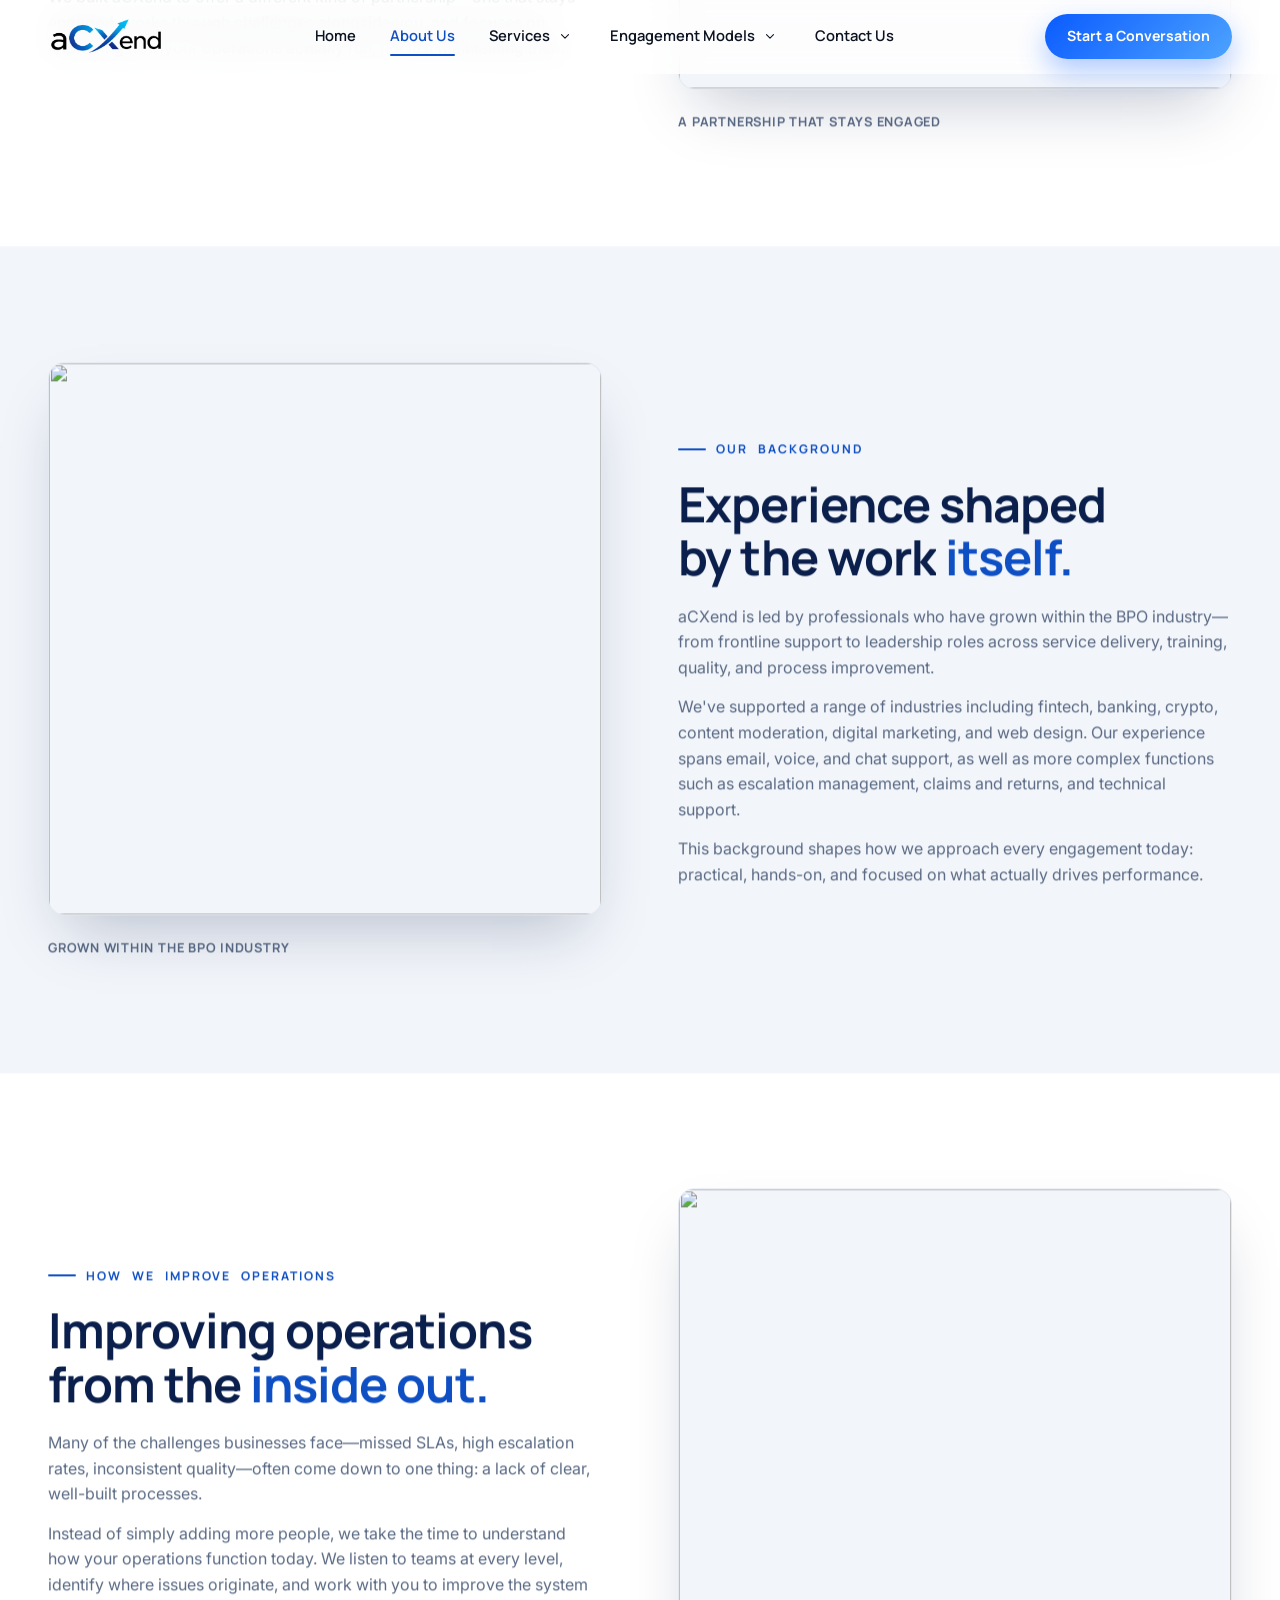
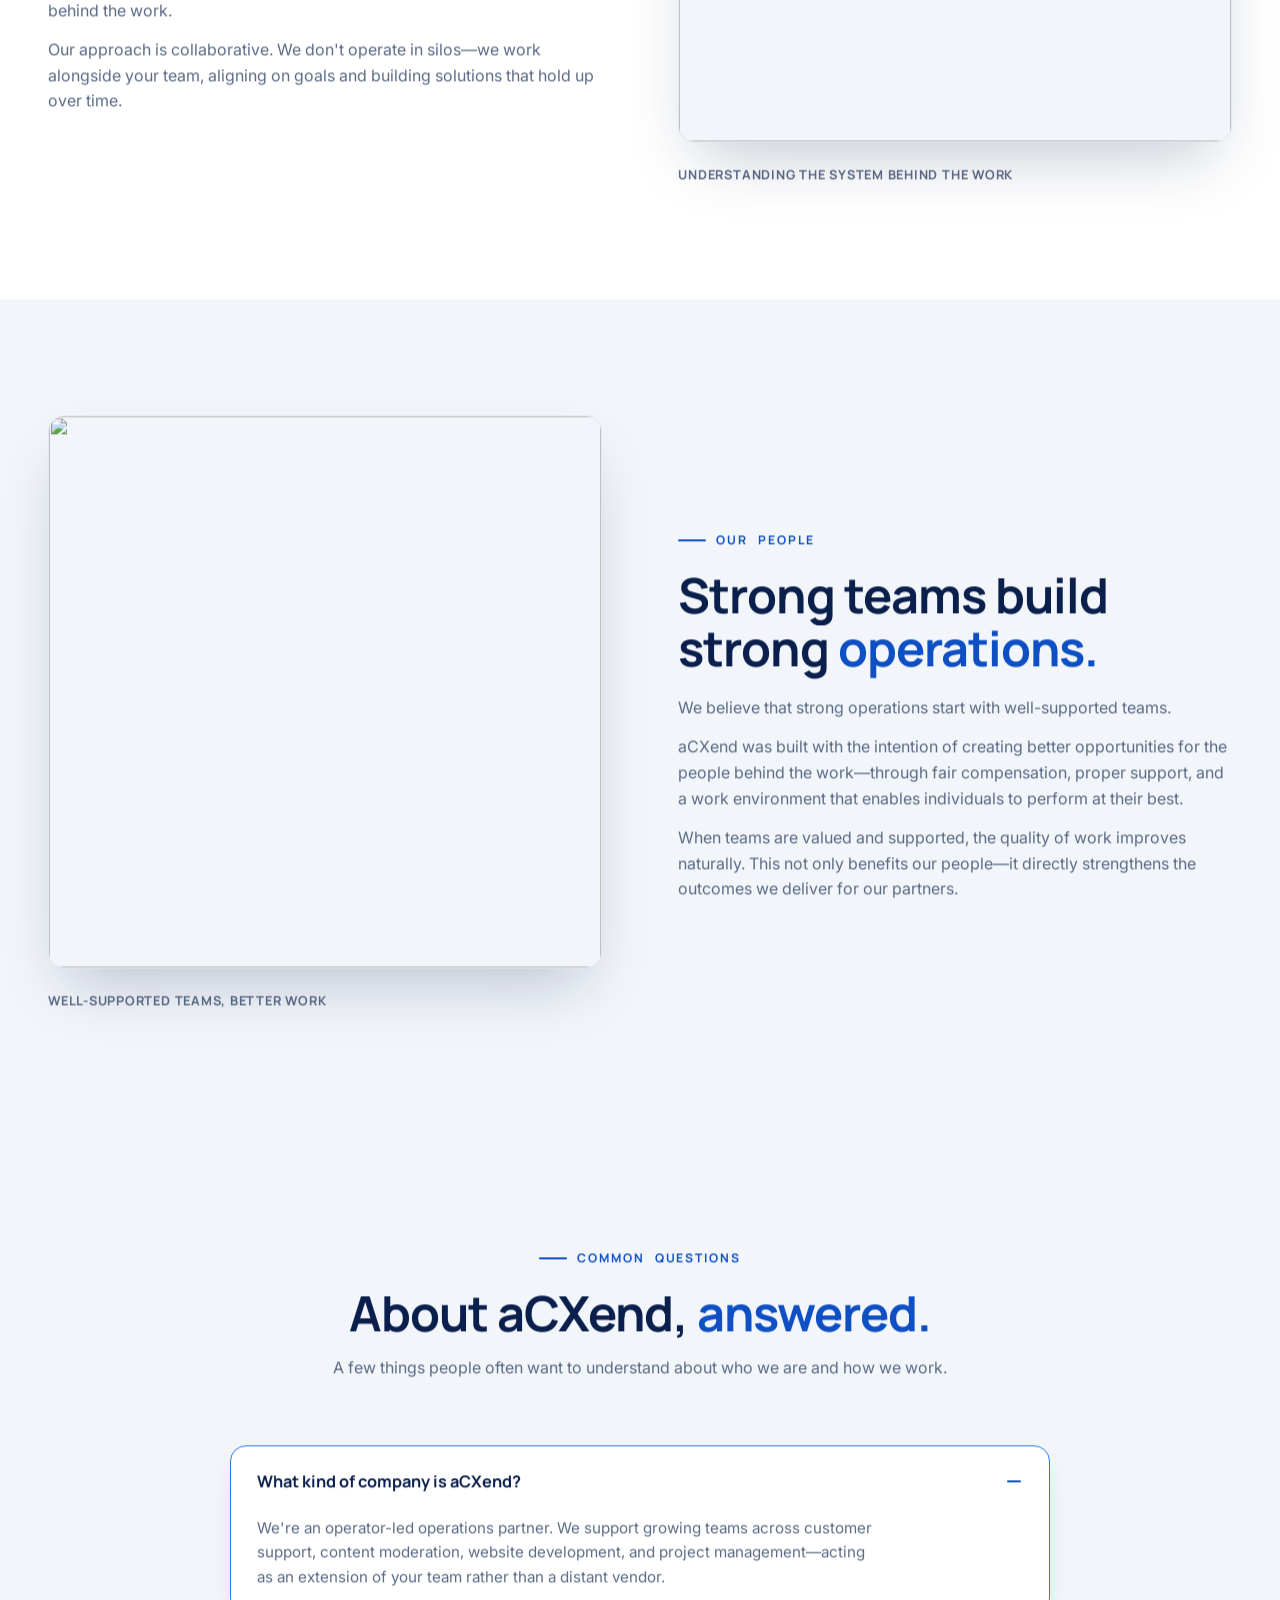
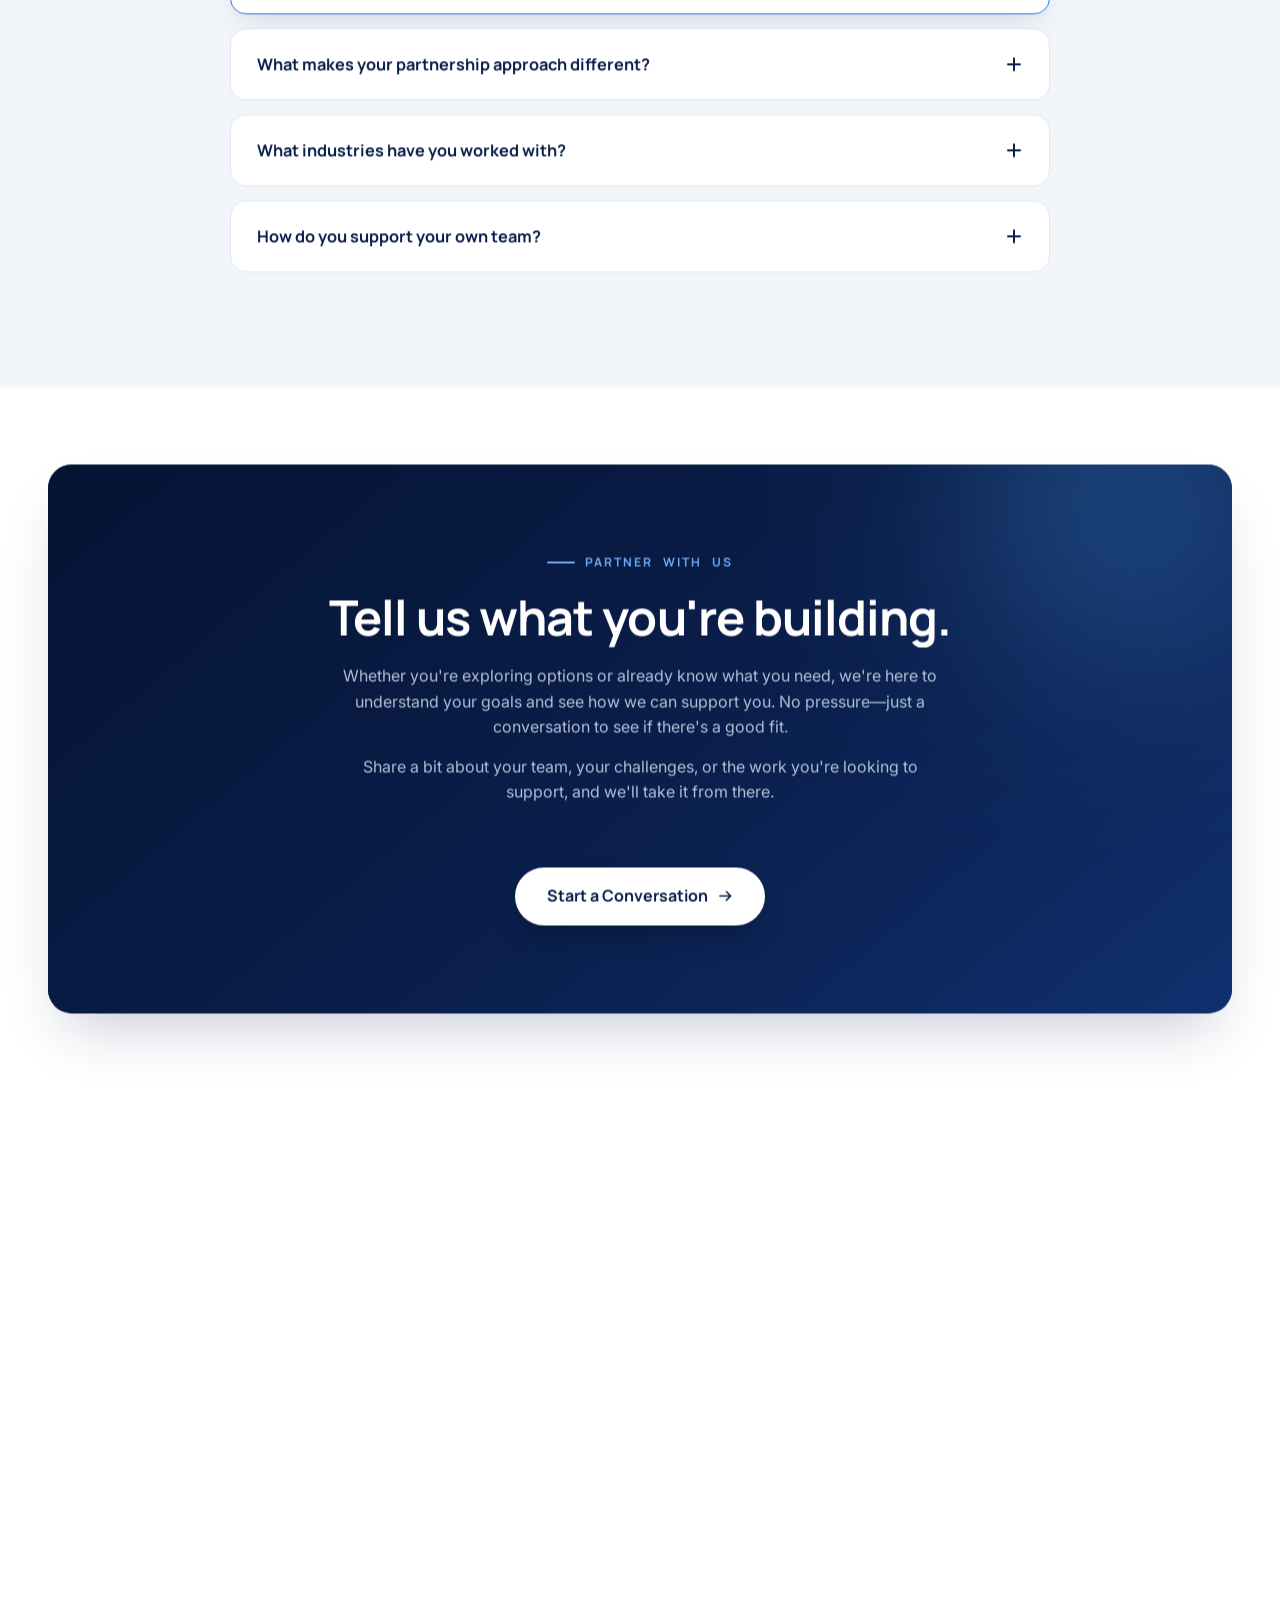
==== about.html @ 429061db "Add files via upload" ====
<!doctype html>
<html lang="en">
<head>
<meta charset="utf-8" />
<meta name="viewport" content="width=device-width, initial-scale=1" />
<title>About aCXend — Built on Partnership and Purpose</title>
<meta name="description" content="aCXend is led by BPO operators who believe partnerships should go beyond contracts. Learn about our background, our approach to improving operations, and the people behind the work." />
<meta property="og:title" content="About aCXend — Built on Partnership and Purpose" />
<meta property="og:description" content="aCXend is led by BPO operators who believe partnerships should go beyond contracts." />
<meta property="og:type" content="website" />
<meta name="twitter:card" content="summary_large_image" />
<link rel="canonical" href="about.html" />
<link rel="icon" type="image/svg+xml" href="logo.svg" />
<link rel="apple-touch-icon" href="logo.svg" />
<link rel="preconnect" href="https://fonts.googleapis.com" />
<link rel="preconnect" href="https://fonts.gstatic.com" crossorigin />
<link href="https://fonts.googleapis.com/css2?family=Manrope:wght@500;600;700;800&family=Inter:wght@400;500;600&display=swap" rel="stylesheet" />

<!-- ==========================================================================
     Stylesheet load order: tokens → base → components → animations → effects
     are shared across every page. This page needs no page-specific stylesheet
     — the cinematic page-hero, split sections, and CTA banner are all already
     defined in components.css for reuse.
     ========================================================================== -->
  <link rel="stylesheet" href="styles.css" />
</head>
<body>

<a class="skip-link" href="#main">Skip to main content</a>

<!-- ============== NAVIGATION ============== -->
<header class="nav-wrap" data-nav>
  <div class="container nav">
    <a href="index.html" class="brand" aria-label="aCXend — Home">
      <img src="logo.png" alt="aCXend" class="brand-logo"
           onerror="this.onerror=null;this.src='images/logo.svg'" />
    </a>

    <nav class="nav-menu" id="nav-menu" aria-label="Primary">
      <div class="nav-item"><a class="nav-link" href="index.html">Home</a></div>
      <div class="nav-item"><a class="nav-link active" aria-current="page" href="about.html">About Us</a></div>

      <div class="nav-item has-dropdown">
        <a class="nav-link" href="services.html">Services
          <button class="caret" type="button" aria-expanded="false" aria-label="Toggle Services submenu">
            <svg viewBox="0 0 20 20" fill="none" aria-hidden="true"><path d="M5 8l5 5 5-5" stroke="currentColor" stroke-width="1.5" stroke-linecap="round" stroke-linejoin="round"/></svg>
          </button>
        </a>
        <div class="dropdown" role="menu">
          <a role="menuitem" href="customer-support.html">Customer Support</a>
          <a role="menuitem" href="content-moderation.html">Content Moderation</a>
          <a role="menuitem" href="website-development.html">Website Development</a>
          <a role="menuitem" href="project-management.html">Project Management</a>
        </div>
      </div>

      <div class="nav-item has-dropdown">
        <a class="nav-link" href="engagement-models.html">Engagement Models
          <button class="caret" type="button" aria-expanded="false" aria-label="Toggle Engagement Models submenu">
            <svg viewBox="0 0 20 20" fill="none" aria-hidden="true"><path d="M5 8l5 5 5-5" stroke="currentColor" stroke-width="1.5" stroke-linecap="round" stroke-linejoin="round"/></svg>
          </button>
        </a>
        <div class="dropdown" role="menu">
          <a role="menuitem" href="engagement-models.html#staff-augmentation">Staff Augmentation</a>
          <a role="menuitem" href="engagement-models.html#managed-services">Managed Services</a>
          <a role="menuitem" href="engagement-models.html#hybrid-teams">Hybrid Teams</a>
        </div>
      </div>

      <div class="nav-item"><a class="nav-link" href="contact.html">Contact Us</a></div>
    </nav>

    <div class="nav-cta">
      <a href="contact.html" class="btn btn-primary btn-nav">Start a Conversation</a>
      <button class="menu-toggle" type="button" aria-expanded="false" aria-controls="nav-menu" aria-label="Open menu">
        <span></span><span></span><span></span>
      </button>
    </div>
  </div>
</header>

<div class="cursor-dot" aria-hidden="true"></div>
<div class="cursor-ring" aria-hidden="true"></div>

<div id="smooth-content">
<main id="main">

<!-- ============== PAGE HERO ============== -->
<header class="page-hero" aria-label="About aCXend introduction">
  <!-- Cinematic background video: autoplay, muted, loop, playsinline.
       Fades in once decoded (see backgroundVideoEngine() in js/main.js) so
       there's no jarring pop-in; poster shows immediately while it loads.
       TODO: replace with real footage for this page — team collaboration,
       office environment, or brainstorming, per the About Us brief.
       Export as both webm (VP9) and mp4 (H.264), ideally under ~6MB and
       1920×1080, for smooth loading on all devices. -->
  <div class="page-hero-media" aria-hidden="true">
    <video
      class="page-hero-video"
      autoplay muted loop playsinline
      preload="auto">
      <source src="about-hero.mp4" type="video/mp4" />
    </video>
  </div>

  <div class="container page-hero-inner">
    <div class="page-hero-content">
      <nav class="crumbs" aria-label="Breadcrumb">
        <a href="index.html">Home</a>
        <svg viewBox="0 0 16 16" fill="none" aria-hidden="true"><path d="M6 4l4 4-4 4" stroke="currentColor" stroke-width="1.6" stroke-linecap="round" stroke-linejoin="round"/></svg>
        <span aria-current="page">About</span>
      </nav>
      <span class="eyebrow eyebrow--light reveal split-text">About Us</span>
      <h1 class="reveal split-text">Partnerships that go beyond.</h1>
      <p class="page-hero-desc reveal split-text">We stay engaged and improve how your operations actually run — not just maintain them.</p>
      <div class="page-hero-cta reveal">
        <a href="contact.html" class="btn btn-primary btn-lg">Start a Conversation
          <svg class="arrow" viewBox="0 0 16 16" fill="none" aria-hidden="true"><path d="M2 8h11M9 3.5 13.5 8 9 12.5" stroke="currentColor" stroke-width="1.6" stroke-linecap="round" stroke-linejoin="round"/></svg>
        </a>
      </div>
    </div>
  </div>

  <!-- Curtain reveal: dim scrim scrubbed by GSAP as the next section covers
       this hero (see curtainReveal() in js/main.js) — same engine, same
       element role as .hero-dim on the Home page. -->
  <div class="page-hero-dim" aria-hidden="true"></div>
</header>

<!-- ============== 1 · ABOUT ACXEND ============== -->
<section class="section">
  <div class="container split">
    <div class="split-body reveal" data-stagger>
      <span class="eyebrow reveal split-text">About aCXend</span>
      <h2 class="reveal split-text">Partnerships that go <span class="accent">beyond.</span></h2>
      <p>aCXend was built on a simple belief: partnerships should go beyond contracts.</p>
      <p>After years of working across different industries, we saw how most relationships were defined by scope and cost. While those are important, they often limit how much impact a partner can truly make. Operational challenges don't stop at what's written on paper—and neither should the support behind them.</p>
      <p>We built aCXend to offer a different kind of partnership—one that stays engaged, works through challenges alongside you, and focuses on improving how your operations actually run, not just maintaining them.</p>
    </div>

    <figure class="split-visual reveal" aria-hidden="true">
      <div class="split-photo">
        <img
          src="https://images.unsplash.com/photo-1573497620053-ea5300f94f21?auto=format&fit=crop&w=800&q=80"
          srcset="https://images.unsplash.com/photo-1573497620053-ea5300f94f21?auto=format&fit=crop&w=600&q=80 600w,
                  https://images.unsplash.com/photo-1573497620053-ea5300f94f21?auto=format&fit=crop&w=800&q=80 800w,
                  https://images.unsplash.com/photo-1573497620053-ea5300f94f21?auto=format&fit=crop&w=1100&q=80 1100w"
          sizes="(max-width: 991px) 90vw, 560px"
          width="800" height="1000"
          alt=""
          loading="lazy"
          decoding="async" />
      </div>
      <figcaption class="panel-tag">A partnership that stays engaged</figcaption>
    </figure>
  </div>
</section>

<!-- ============== 2 · OUR BACKGROUND ============== -->
<section class="section section--cloud">
  <div class="container split split--reverse">
    <figure class="split-visual reveal" aria-hidden="true">
      <div class="split-photo">
        <img
          src="https://images.unsplash.com/photo-1521737711867-e3b97375f902?auto=format&fit=crop&w=800&q=80"
          srcset="https://images.unsplash.com/photo-1521737711867-e3b97375f902?auto=format&fit=crop&w=600&q=80 600w,
                  https://images.unsplash.com/photo-1521737711867-e3b97375f902?auto=format&fit=crop&w=800&q=80 800w,
                  https://images.unsplash.com/photo-1521737711867-e3b97375f902?auto=format&fit=crop&w=1100&q=80 1100w"
          sizes="(max-width: 991px) 90vw, 560px"
          width="800" height="1000"
          alt=""
          loading="lazy"
          decoding="async" />
      </div>
      <figcaption class="panel-tag">Grown within the BPO industry</figcaption>
    </figure>

    <div class="split-body reveal" data-stagger>
      <span class="eyebrow reveal split-text">Our background</span>
      <h2 class="reveal split-text">Experience shaped by the work <span class="accent">itself.</span></h2>
      <p>aCXend is led by professionals who have grown within the BPO industry—from frontline support to leadership roles across service delivery, training, quality, and process improvement.</p>
      <p>We've supported a range of industries including fintech, banking, crypto, content moderation, digital marketing, and web design. Our experience spans email, voice, and chat support, as well as more complex functions such as escalation management, claims and returns, and technical support.</p>
      <p>This background shapes how we approach every engagement today: practical, hands-on, and focused on what actually drives performance.</p>
    </div>
  </div>
</section>

<!-- ============== 3 · HOW WE IMPROVE OPERATIONS ============== -->
<section class="section" style="background:#FFFFFF">
  <div class="container split">
    <div class="split-body reveal" data-stagger>
      <span class="eyebrow reveal split-text">How we improve operations</span>
      <h2 class="reveal split-text">Improving operations from the <span class="accent">inside out.</span></h2>
      <p>Many of the challenges businesses face—missed SLAs, high escalation rates, inconsistent quality—often come down to one thing: a lack of clear, well-built processes.</p>
      <p>Instead of simply adding more people, we take the time to understand how your operations function today. We listen to teams at every level, identify where issues originate, and work with you to improve the system behind the work.</p>
      <p>Our approach is collaborative. We don't operate in silos—we work alongside your team, aligning on goals and building solutions that hold up over time.</p>
    </div>

    <figure class="split-visual reveal" aria-hidden="true">
      <div class="split-photo">
        <img
          src="https://images.unsplash.com/photo-1531497865144-0464ef8fb9a9?auto=format&fit=crop&w=800&q=80"
          srcset="https://images.unsplash.com/photo-1531497865144-0464ef8fb9a9?auto=format&fit=crop&w=600&q=80 600w,
                  https://images.unsplash.com/photo-1531497865144-0464ef8fb9a9?auto=format&fit=crop&w=800&q=80 800w,
                  https://images.unsplash.com/photo-1531497865144-0464ef8fb9a9?auto=format&fit=crop&w=1100&q=80 1100w"
          sizes="(max-width: 991px) 90vw, 560px"
          width="800" height="1000"
          alt=""
          loading="lazy"
          decoding="async" />
      </div>
      <figcaption class="panel-tag">Understanding the system behind the work</figcaption>
    </figure>
  </div>
</section>

<!-- ============== 4 · OUR PEOPLE ============== -->
<section class="section section--cloud">
  <div class="container split split--reverse">
    <figure class="split-visual reveal" aria-hidden="true">
      <div class="split-photo">
        <img
          src="https://images.unsplash.com/photo-1543269865-cbf427effbad?auto=format&fit=crop&w=800&q=80"
          srcset="https://images.unsplash.com/photo-1543269865-cbf427effbad?auto=format&fit=crop&w=600&q=80 600w,
                  https://images.unsplash.com/photo-1543269865-cbf427effbad?auto=format&fit=crop&w=800&q=80 800w,
                  https://images.unsplash.com/photo-1543269865-cbf427effbad?auto=format&fit=crop&w=1100&q=80 1100w"
          sizes="(max-width: 991px) 90vw, 560px"
          width="800" height="1000"
          alt=""
          loading="lazy"
          decoding="async" />
      </div>
      <figcaption class="panel-tag">Well-supported teams, better work</figcaption>
    </figure>

    <div class="split-body reveal" data-stagger>
      <span class="eyebrow reveal split-text">Our people</span>
      <h2 class="reveal split-text">Strong teams build strong <span class="accent">operations.</span></h2>
      <p>We believe that strong operations start with well-supported teams.</p>
      <p>aCXend was built with the intention of creating better opportunities for the people behind the work—through fair compensation, proper support, and a work environment that enables individuals to perform at their best.</p>
      <p>When teams are valued and supported, the quality of work improves naturally. This not only benefits our people—it directly strengthens the outcomes we deliver for our partners.</p>
    </div>
  </div>
</section>

<!-- ============== FAQ (page-specific) ============== -->
<section class="section section--cloud">
  <div class="container">
    <div class="section-head section-head--center reveal" data-stagger>
      <div>
        <span class="eyebrow reveal split-text">Common Questions</span>
        <h2 class="reveal split-text">About aCXend, <span class="accent">answered.</span></h2>
      </div>
      <p>A few things people often want to understand about who we are and how we work.</p>
    </div>
    <div class="faq-list faq-list--solo reveal" data-stagger>
      <details class="faq-item reveal" name="faq" open>
        <summary><span>What kind of company is aCXend?</span><span class="faq-icon" aria-hidden="true"></span></summary>
        <div class="faq-body"><p>We're an operator-led operations partner. We support growing teams across customer support, content moderation, website development, and project management—acting as an extension of your team rather than a distant vendor.</p></div>
      </details>
      <details class="faq-item reveal" name="faq">
        <summary><span>What makes your partnership approach different?</span><span class="faq-icon" aria-hidden="true"></span></summary>
        <div class="faq-body"><p>We stay engaged with the actual work. Instead of simply adding headcount, we take time to understand how your operations run and improve the system behind them, so quality holds up as you grow.</p></div>
      </details>
      <details class="faq-item reveal" name="faq">
        <summary><span>What industries have you worked with?</span><span class="faq-icon" aria-hidden="true"></span></summary>
        <div class="faq-body"><p>Our team has supported fintech, banking, crypto, content moderation, digital marketing, and web design—across email, voice, and chat, as well as complex functions like escalation management, claims and returns, and technical support.</p></div>
      </details>
      <details class="faq-item reveal" name="faq">
        <summary><span>How do you support your own team?</span><span class="faq-icon" aria-hidden="true"></span></summary>
        <div class="faq-body"><p>We built aCXend to create better opportunities for the people behind the work—through fair compensation, proper support, and an environment that lets people perform at their best. Well-supported teams deliver better outcomes for our partners.</p></div>
      </details>
    </div>
  </div>
</section>

<!-- ============== 5 · CTA ============== -->
<section class="section section--tight">
  <div class="container">
    <div class="cta-banner reveal" data-stagger>

      <!-- Cinematic background video: autoplay, muted, loop, playsinline.
           Fades in once decoded (see ctaBackgroundVideo() in js/main.js) so
           there's no jarring pop-in; a dark gradient overlay keeps text
           readable while the footage stays visible underneath. Falls back
           to the existing navy gradient if video can't load or is
           unsupported. Same reusable component as the Home page CTA. -->
      <div class="cta-video-wrap" aria-hidden="true">
        <video
          class="cta-video"
          autoplay muted loop playsinline
          preload="auto">
          <source src="reeded.mp4" type="video/mp4" />
        </video>
      </div>
      <div class="cta-video-overlay" aria-hidden="true"></div>
      <div class="cta-glow" aria-hidden="true"></div>

      <div class="cta-content">
        <span class="eyebrow eyebrow--sky reveal split-text">Partner with us</span>
        <h2 class="reveal split-text">Tell us what you're building.</h2>
        <p>Whether you're exploring options or already know what you need, we're here to understand your goals and see how we can support you. No pressure—just a conversation to see if there's a good fit.</p>
        <p>Share a bit about your team, your challenges, or the work you're looking to support, and we'll take it from there.</p>
        <div class="cta-actions">
          <a href="contact.html" class="btn btn-light btn-lg">Start a Conversation
            <svg class="arrow" viewBox="0 0 16 16" fill="none" aria-hidden="true"><path d="M2 8h11M9 3.5 13.5 8 9 12.5" stroke="currentColor" stroke-width="1.6" stroke-linecap="round" stroke-linejoin="round"/></svg>
          </a>
        </div>
      </div>
    </div>
  </div>
</section>

</main>
</div><!-- /#smooth-content -->

<!-- ============== FOOTER (curtain reveal) ============== -->
<footer class="footer footer-curtain" id="site-footer">
  <div class="container footer-inner">

    <div class="footer-top">
      <div class="footer-brand">
        <a class="footer-logo" href="index.html" aria-label="aCXend — Home">
          <img src="logo-white2.png" alt="aCXend" width="79" height="54"
               onerror="this.outerHTML='&lt;span class=&quot;brand-word brand-word--light&quot;&gt;a&lt;b&gt;CX&lt;/b&gt;end&lt;/span&gt;'" />
        </a>
        <address class="footer-address">
          <a href="https://maps.app.goo.gl/VBjbcP57tKT8KL2XA" target="_blank" rel="noopener noreferrer">Marigold Street, Cagayan de Oro City, Philippines</a>
          <a href="mailto:sales@acxend.com">sales@acxend.com</a>
        </address>
      </div>

      <nav class="footer-nav" aria-label="Footer">
        <div class="footer-cols">
          <ul class="footer-col-primary">
            <li><a href="index.html">Home</a></li>
            <li><a href="about.html">About Us</a></li>
            <li><a href="services.html">Services</a></li>
            <li><a href="engagement-models.html">Engagement Models</a></li>
            <li><a href="contact.html">Contact Us</a></li>
          </ul>
          <ul class="footer-col-services">
            <li><h4>Services</h4></li>
            <li><a href="customer-support.html">Customer Support</a></li>
            <li><a href="content-moderation.html">Content Moderation</a></li>
            <li><a href="website-development.html">Website Development</a></li>
            <li><a href="project-management.html">Project Management</a></li>
          </ul>
          <ul class="footer-col-engagement">
            <li><h4>Engagement Models</h4></li>
            <li><a href="engagement-models.html#staff-augmentation">Staff Augmentation</a></li>
            <li><a href="engagement-models.html#managed-services">Managed Services</a></li>
            <li><a href="engagement-models.html#hybrid-teams">Hybrid Teams</a></li>
          </ul>
        </div>
      </nav>
    </div>

    <div class="footer-bar">
      <span class="footer-follow-label">Follow Us</span>
      <ul class="footer-social" aria-label="Social media">
        <li><a href="#" aria-label="Facebook">
          <svg viewBox="0 0 24 24" aria-hidden="true"><path d="M13.5 21v-8.2h2.8l.4-3.2h-3.2V7.5c0-.9.3-1.6 1.6-1.6h1.7V3.1c-.3 0-1.3-.1-2.5-.1-2.5 0-4.2 1.5-4.2 4.3v2.3H7.3v3.2h2.8V21h3.4z"/></svg>
        </a></li>
        <li><a href="#" aria-label="X (Twitter)">
          <svg viewBox="0 0 24 24" aria-hidden="true"><path d="M17.8 3h3l-6.6 7.6L22 21h-6.1l-4.8-6.2L5.6 21h-3l7.1-8.1L2.3 3h6.3l4.3 5.7L17.8 3zm-1.1 16.2h1.7L7.7 4.7H5.9l10.8 14.5z"/></svg>
        </a></li>
        <li><a href="#" aria-label="Instagram">
          <svg viewBox="0 0 24 24" aria-hidden="true"><path d="M12 8.8A3.2 3.2 0 1 0 12 15.2 3.2 3.2 0 0 0 12 8.8zm0-1.8a5 5 0 1 1 0 10 5 5 0 0 1 0-10zm6.5-.2a1.2 1.2 0 1 1-2.4 0 1.2 1.2 0 0 1 2.4 0zM12 4.7c-2.4 0-2.7 0-3.6.1-.9 0-1.4.2-1.7.3-.4.2-.7.4-1 .7-.3.3-.5.6-.7 1-.1.3-.3.8-.3 1.7-.1.9-.1 1.2-.1 3.5s0 2.6.1 3.5c0 .9.2 1.4.3 1.7.2.4.4.7.7 1 .3.3.6.5 1 .7.3.1.8.3 1.7.3.9.1 1.2.1 3.6.1s2.7 0 3.6-.1c.9 0 1.4-.2 1.7-.3.4-.2.7-.4 1-.7.3-.3.5-.6.7-1 .1-.3.3-.8.3-1.7.1-.9.1-1.2.1-3.5s0-2.6-.1-3.5c0-.9-.2-1.4-.3-1.7-.2-.4-.4-.7-.7-1-.3-.3-.6-.5-1-.7-.3-.1-.8-.3-1.7-.3-.9-.1-1.2-.1-3.6-.1zM12 3c2.4 0 2.7 0 3.7.1 1 0 1.6.2 2.2.4.6.2 1.1.6 1.6 1.1.5.5.8 1 1.1 1.6.2.6.4 1.2.4 2.2.1 1 .1 1.3.1 3.6s0 2.6-.1 3.6c0 1-.2 1.6-.4 2.2-.2.6-.6 1.1-1.1 1.6-.5.5-1 .8-1.6 1.1-.6.2-1.2.4-2.2.4-1 .1-1.3.1-3.7.1s-2.7 0-3.7-.1c-1 0-1.6-.2-2.2-.4-.6-.2-1.1-.6-1.6-1.1-.5-.5-.8-1-1.1-1.6-.2-.6-.4-1.2-.4-2.2C3 14.6 3 14.3 3 12s0-2.6.1-3.6c0-1 .2-1.6.4-2.2.2-.6.6-1.1 1.1-1.6.5-.5 1-.8 1.6-1.1.6-.2 1.2-.4 2.2-.4C9.3 3 9.6 3 12 3z"/></svg>
        </a></li>
      </ul>
      <p class="footer-hours">24/7 Operations &middot; 365 Days a Year &middot; Always Ready to Assist</p>
    </div>

    <div class="footer-legal">
      <span>&copy; 2026 aCXend. All rights reserved.</span>
      <ul>
        <li><a href="privacy-policy.html">Privacy Policy</a></li>
        <li><a href="terms-and-conditions.html">Terms and Conditions</a></li>
        <li><a href="end-user-license-agreement.html">End-User License Agreement</a></li>
        <li><a href="copyrights.html">Copyrights</a></li>
      </ul>
    </div>

  </div>
</footer>
<div id="smooth-spacer"></div>

<!-- ==========================================================================
     GSAP + ScrollTrigger are required on every page now — the reverse
     curtain-reveal transition (in js/main.js) needs them here too, not
     just on the Home page.
     ========================================================================== -->
<script src="https://cdnjs.cloudflare.com/ajax/libs/gsap/3.12.5/gsap.min.js"></script>
<script src="https://cdnjs.cloudflare.com/ajax/libs/gsap/3.12.5/ScrollTrigger.min.js"></script>
<script src="script.js"></script>
</body>
</html>
---- styles.css ----
/* ===================== tokens.css ===================== */
/* ==========================================================================
   aCXend — Design tokens
   Brand: Royal Blue #0E4FC4 · Deep Navy #0A1F4C
   Single source of truth for color, spacing, radius, motion, depth, z-index.
   Load this file first on every page.
   ========================================================================== */

:root {
  /* Brand */
  --navy:        #0A1F4C;
  --navy-deep:   #061434;
  --ink:         #0B1220;
  --royal:       #0E4FC4;
  --royal-hover: #0B40A3;
  --azure:       #2F7BE0;
  --sky:         #6FA8F2;
  --cta-1:       #0A5BFF;
  --cta-2:       #4DA3FF;

  /* Neutrals */
  --white: #FFFFFF;
  --cloud: #F2F5FA;
  --slate: #5B6B85;
  --line:  #E3E8F1;

  /* Layout */
  --container: 1240px;
  --gutter: 28px;
  --radius: 16px;
  --radius-sm: 10px;
  --radius-pill: 999px;

  /* Motion */
  --ease: cubic-bezier(.2,.7,.2,1);
  --ease-lux: cubic-bezier(.16,1,.3,1);
  --dur: .3s;

  /* Depth */
  --shadow-sm: 0 1px 2px rgba(10,31,76,.06);
  --shadow-md: 0 12px 30px -12px rgba(10,31,76,.18);
  --shadow-lg: 0 30px 60px -20px rgba(10,31,76,.25);
  --shadow-cta: 0 12px 28px rgba(10,91,255,.32);

  /* Z-scale */
  --z-nav: 100;
  --z-skip: 1000;
}


/* Responsive token overrides */
@media (max-width: 640px) {
  :root { --gutter: 20px; }
}

/* ===================== base.css ===================== */
/* ==========================================================================
   aCXend — Base
   Reset, base element styles, layout primitives (container/section/eyebrow),
   and the button system. Depends on tokens.css. Load on every page.
   ========================================================================== */

/* ---------- 2. Base ---------- */
*, *::before, *::after { box-sizing: border-box; margin: 0; padding: 0; }
html { scroll-behavior: smooth; -webkit-text-size-adjust: 100%; }
body {
  font-family: 'Inter', system-ui, -apple-system, 'Segoe UI', Roboto, sans-serif;
  font-size: 16px;
  line-height: 1.6;
  color: var(--ink);
  background: var(--white);
  -webkit-font-smoothing: antialiased;
  overflow-x: clip;
}
img { max-width: 100%; display: block; }
a { color: inherit; text-decoration: none; }
a, button, [role="button"] { cursor: pointer; touch-action: manipulation; }
button { font: inherit; border: 0; background: none; color: inherit; }
ul { list-style: none; }
svg { display: block; }

h1, h2, h3, h4 {
  font-family: 'Manrope', 'Inter', sans-serif;
  color: var(--navy);
  letter-spacing: -0.02em;
  line-height: 1.1;
  font-weight: 700;
  text-wrap: balance;
}
h1 { font-size: clamp(3rem, 6.4vw, 5.2rem); font-weight: 800; }
h2 { font-size: clamp(1.9rem, 3.8vw, 3.1rem); }
h3 { font-size: clamp(1.2rem, 1.7vw, 1.4rem); line-height: 1.3; }
h4 { font-size: .92rem; letter-spacing: .1em; text-transform: uppercase; }
p  { color: var(--slate); max-width: 62ch; }
.accent { color: var(--royal); }

/* Focus — visible, on-brand */
:focus-visible { outline: 2px solid var(--azure); outline-offset: 3px; border-radius: 4px; }

/* Skip link */
.skip-link {
  position: fixed; top: -60px; left: 16px; z-index: var(--z-skip);
  background: var(--navy); color: var(--white);
  padding: 12px 20px; border-radius: var(--radius-sm);
  font-weight: 600; transition: top .2s var(--ease);
}
.skip-link:focus { top: 16px; }

/* ---------- 3. Layout primitives ---------- */
.container { width: 100%; max-width: var(--container); margin-inline: auto; padding-inline: var(--gutter); }
.container.narrow { max-width: 820px; }
.section { padding-block: clamp(72px, 9vw, 136px); }
.section--tight { padding-block: clamp(56px, 6vw, 96px); }
.section--cloud { background: var(--cloud); }

.eyebrow {
  display: inline-flex; align-items: center; gap: 10px;
  font-family: 'Manrope', sans-serif;
  font-size: .76rem; font-weight: 700; letter-spacing: .16em;
  text-transform: uppercase; color: var(--royal);
  margin-bottom: 18px;
}
.eyebrow::before { content: ""; width: 28px; height: 2px; border-radius: 2px; background: currentColor; }
.eyebrow--light { color: var(--sky); }
.eyebrow--sky { color: var(--sky); }

.section h2 { margin-bottom: 20px; }
.section p + p { margin-top: 14px; }
.section .btn { margin-top: 30px; }

/* ---------- 4. Buttons ---------- */
.btn {
  display: inline-flex; align-items: center; gap: 10px;
  min-height: 48px; padding: 13px 26px;
  border-radius: var(--radius-pill);
  font-family: 'Manrope', sans-serif;
  font-weight: 700; font-size: .95rem;
  white-space: nowrap;
  transition: transform var(--dur) var(--ease), box-shadow var(--dur) var(--ease),
              background var(--dur) var(--ease), border-color var(--dur) var(--ease),
              color var(--dur) var(--ease);
}
.btn:active { transform: scale(.98); }
.btn .arrow { width: 15px; height: 15px; transition: transform var(--dur) var(--ease); }
.btn:hover .arrow { transform: translateX(4px); }
.btn-icon { width: 15px; height: 15px; flex: none; }

.btn-primary {
  color: var(--white);
  background: linear-gradient(135deg, var(--cta-1), var(--cta-2));
  box-shadow: var(--shadow-cta);
}
.btn-primary:hover { transform: translateY(-2px); box-shadow: 0 18px 36px -8px rgba(10,91,255,.45); }

.btn-secondary { color: var(--navy); border: 1px solid var(--line); background: var(--white); }
.btn-secondary:hover { border-color: var(--navy); transform: translateY(-2px); box-shadow: var(--shadow-md); }

.btn-ghost { color: var(--white); border: 1px solid rgba(255,255,255,.28); backdrop-filter: blur(6px); }
.btn-ghost:hover { border-color: rgba(255,255,255,.6); background: rgba(255,255,255,.07); transform: translateY(-2px); }

.btn-light { color: var(--navy); background: var(--white); box-shadow: 0 14px 30px -10px rgba(0,0,0,.35); }
.btn-light:hover { transform: translateY(-2px); box-shadow: 0 20px 40px -12px rgba(0,0,0,.45); }

.btn-lg { padding: 16px 32px; font-size: 1rem; }
.btn-nav { padding: 11px 22px; min-height: 44px; font-size: .88rem; }


/* ---------- Responsive ---------- */
@media (max-width: 640px) {
  .btn-lg { width: 100%; justify-content: center; }
}

/* Prevent horizontal overflow site-wide (item 2).
   Use clip (not hidden): hidden on the root turns it into a scroll container
   whose height equals its content, which freezes native/reduced-motion
   scrolling. clip contains the x-overflow while leaving vertical scrolling
   to the viewport. */
html, body { overflow-x: clip; }
body { max-width: 100%; }

/* ===================== components.css ===================== */
/* ==========================================================================
   aCXend — Components
   Reusable, page-agnostic UI blocks: navigation, footer, marquee, split
   sections, capability/value/model cards, CTA banner, page-hero, services,
   contact form, and FAQ accordion. Depends on tokens.css + base.css.
   Load on every page that uses these blocks.
   ========================================================================== */

/* ---------- 5. Navigation ---------- */
.nav-wrap {
  position: fixed; top: 0; left: 0; right: 0; z-index: var(--z-nav);
  padding-block: 14px;
  background: rgba(255,255,255,.82);
  backdrop-filter: blur(16px);
  -webkit-backdrop-filter: blur(16px);
  border-bottom: 1px solid transparent;
  transition: border-color var(--dur) var(--ease), box-shadow var(--dur) var(--ease), background var(--dur) var(--ease);
}
.nav-wrap.scrolled { border-color: var(--line); box-shadow: 0 8px 24px -18px rgba(10,31,76,.35); background: rgba(255,255,255,.92); }

.nav { display: flex; align-items: center; justify-content: space-between; gap: 32px; }
.brand { display: inline-flex; align-items: center; }
.brand-logo { height: 40px; width: auto; }
.brand-word { font-family: 'Manrope', sans-serif; font-weight: 800; font-size: 1.5rem; color: var(--navy); letter-spacing: -.02em; }
.brand-word b { color: var(--royal); }
.brand-word--light { color: var(--white); }

.nav-menu { display: flex; align-items: center; gap: 6px; }
.nav-item { position: relative; }
.nav-link {
  display: inline-flex; align-items: center; gap: 4px;
  padding: 10px 14px; border-radius: var(--radius-sm);
  font-family: 'Manrope', sans-serif; font-weight: 600; font-size: .92rem;
  color: var(--ink);
  transition: color var(--dur) var(--ease), background var(--dur) var(--ease);
}
.nav-link:hover { color: var(--royal); background: var(--cloud); }
.nav-link.active { color: var(--royal); }
.nav-link.active::after {
  content: ""; position: absolute; left: 14px; right: 14px; bottom: 2px;
  height: 2px; border-radius: 2px; background: var(--royal);
}

.caret { display: inline-flex; padding: 4px; border-radius: 6px; color: currentColor; }
.caret svg { width: 14px; height: 14px; transition: transform var(--dur) var(--ease); }

/* Dropdown — desktop hover + keyboard focus-within */
.dropdown {
  position: absolute; top: calc(100% + 10px); left: 0;
  min-width: 230px; padding: 8px;
  background: var(--white); border: 1px solid var(--line);
  border-radius: var(--radius-sm); box-shadow: var(--shadow-lg);
  opacity: 0; visibility: hidden; transform: translateY(8px);
  transition: opacity .22s var(--ease), transform .22s var(--ease), visibility .22s;
}
.dropdown a {
  display: block; padding: 10px 14px; border-radius: 8px;
  font-size: .9rem; font-weight: 500; color: var(--ink);
  transition: background var(--dur) var(--ease), color var(--dur) var(--ease);
}
.dropdown a:hover { background: var(--cloud); color: var(--royal); }

@media (min-width: 992px) {
  .nav-item:hover > .dropdown,
  .nav-item:focus-within > .dropdown { opacity: 1; visibility: visible; transform: translateY(0); }
  .nav-item:hover .caret svg,
  .nav-item:focus-within .caret svg { transform: rotate(180deg); }
}

.nav-cta { display: flex; align-items: center; gap: 14px; }
.menu-toggle {
  display: none; flex-direction: column; justify-content: center; gap: 5px;
  width: 44px; height: 44px; padding: 10px; border-radius: var(--radius-sm);
}
.menu-toggle span { display: block; height: 2px; border-radius: 2px; background: var(--navy); transition: transform var(--dur) var(--ease), opacity var(--dur) var(--ease); }
.menu-toggle[aria-expanded="true"] span:nth-child(1) { transform: translateY(7px) rotate(45deg); }
.menu-toggle[aria-expanded="true"] span:nth-child(2) { opacity: 0; }
.menu-toggle[aria-expanded="true"] span:nth-child(3) { transform: translateY(-7px) rotate(-45deg); }


/* ---------- 7. Marquee — capability strip ---------- */
.marquee { overflow: hidden; border-block: 1px solid var(--line); background: var(--white); }
.marquee-track { display: flex; width: max-content; animation: marquee 40s linear infinite; }
.marquee-track.js-marquee { animation: none; }
.marquee:hover .marquee-track { animation-play-state: paused; }
.marquee-group { display: flex; align-items: stretch; }

/* Each capability is a fixed-width cell — icon badge, bold label, short
   supporting line — separated by hairline dividers so the strip reads as
   one continuous premium ribbon rather than a row of floating cards. */
.mq-item {
  /* Each cell hugs its own content and never wraps, so every ticker box is
     a clean single-line title + single-line descriptor at a consistent
     height. (Fixed-width cells used to force long labels to wrap onto a
     second line, breaking the alignment.) */
  flex: none; width: auto; white-space: nowrap;
  display: flex; flex-direction: column; justify-content: center; gap: 8px;
  padding: 26px 34px;
  border-right: 1px solid var(--line);
}
.mq-icon {
  width: 40px; height: 40px; border-radius: 11px;
  display: grid; place-items: center;
  font-size: 1.05rem; line-height: 1;
  background: linear-gradient(135deg, var(--cta-1), var(--cta-2));
  box-shadow: 0 8px 16px -8px rgba(10,91,255,.45);
}
.mq-icon--dark {
  background: linear-gradient(135deg, var(--navy-deep), var(--navy));
  box-shadow: 0 8px 16px -8px rgba(6,20,52,.5);
}
.mq-title { font-family: 'Manrope', sans-serif; font-weight: 700; font-size: .95rem; color: var(--navy); white-space: nowrap; }
.mq-desc { font-size: .82rem; color: var(--slate); white-space: nowrap; }
@keyframes marquee { to { transform: translateX(-50%); } }


/* ---------- 8. Split sections ---------- */
.split {
  display: grid; grid-template-columns: minmax(0, 1fr) minmax(0, 1fr);
  align-items: center; gap: clamp(40px, 6vw, 90px);
}
.split--reverse .split-body { order: 2; }
.split--reverse .split-visual { order: 1; }

/* Visual panels — professional imagery, replacing the earlier SVG/board/
   meter panels so the "How we work", "Where we add value", and "Flexible
   by design" sections lean on real photography instead of illustrated
   data that a new company doesn't yet have. */
.split-visual { margin: 0; }
.split-photo {
  position: relative;
  /* Section images are forced to a perfect 1:1 square so image + text
     columns stay balanced across every page (About, Overview, service
     detail, etc.). object-fit: cover on the <img> prevents distortion. */
  aspect-ratio: 1 / 1;
  border-radius: var(--radius);
  overflow: clip;
  border: 1px solid var(--line);
  box-shadow: var(--shadow-lg);
  background: var(--cloud); /* shows while the image decodes */
}
.split-photo img {
  width: 100%; height: 100%;
  object-fit: cover; object-position: center;
  display: block;
}
.panel-tag {
  margin-top: 22px; font-family: 'Manrope', sans-serif;
  font-size: .8rem; font-weight: 700; letter-spacing: .06em;
  color: var(--slate); text-transform: uppercase;
}


/* ---------- 9. Capabilities ---------- */
.section-head {
  display: grid; grid-template-columns: minmax(0, 1.2fr) minmax(0, .8fr);
  align-items: end; gap: 32px; margin-bottom: clamp(44px, 5vw, 64px);
}
.section-head h2 { margin-bottom: 0; }
.section-head p { justify-self: end; align-self: end; }

/* Centered variant — heading and supporting text stack in a single
   column instead of sitting side by side in the default two-column grid. */
.section-head--center {
  grid-template-columns: 1fr;
  justify-items: center;
  text-align: center;
  gap: 16px;
}
.section-head--center .eyebrow { justify-content: center; }
.section-head--center p { justify-self: center; align-self: auto; max-width: 640px; margin-inline: auto; }

.cap-grid { display: grid; grid-template-columns: repeat(4, 1fr); gap: 22px; }
.cap-card {
  position: relative; display: flex; flex-direction: column; gap: 14px;
  padding: 30px 26px 26px;
  background: var(--white); border: 1px solid var(--line); border-radius: var(--radius);
  transition: transform var(--dur) var(--ease-lux), box-shadow var(--dur) var(--ease), border-color var(--dur) var(--ease);
  overflow: clip;
}
.cap-card::before {
  content: ""; position: absolute; inset: 0 0 auto 0; height: 3px;
  background: linear-gradient(90deg, var(--cta-1), var(--cta-2));
  transform: scaleX(0); transform-origin: left;
  transition: transform .4s var(--ease-lux);
}
.cap-card:hover { transform: translateY(-6px); box-shadow: var(--shadow-lg); border-color: rgba(47,123,224,.4); }
.cap-card:hover::before { transform: scaleX(1); }

.cap-num {
  position: absolute; top: 20px; right: 22px;
  font-family: 'Manrope', sans-serif; font-weight: 800; font-size: .82rem;
  color: var(--line); letter-spacing: .08em;
  transition: color var(--dur) var(--ease);
}
.cap-card:hover .cap-num { color: var(--sky); }
.cap-icon {
  display: inline-flex; align-items: center; justify-content: center;
  width: 52px; height: 52px; border-radius: 14px;
  background: linear-gradient(135deg, rgba(10,91,255,.08), rgba(77,163,255,.14));
  color: var(--royal);
  transition: transform var(--dur) var(--ease-lux), background var(--dur) var(--ease), color var(--dur) var(--ease);
}
.cap-icon svg { width: 26px; height: 26px; }
.cap-card:hover .cap-icon { transform: scale(1.06) rotate(-3deg); background: linear-gradient(135deg, var(--cta-1), var(--cta-2)); color: var(--white); }
.cap-card p { font-size: .92rem; flex: 1; }
.cap-link {
  display: inline-flex; align-items: center; gap: 8px;
  font-family: 'Manrope', sans-serif; font-weight: 700; font-size: .86rem; color: var(--royal);
}
.cap-link .arrow { width: 14px; height: 14px; transition: transform var(--dur) var(--ease); }
.cap-card:hover .cap-link .arrow { transform: translateX(4px); }


/* ---------- 10. CTA banner ---------- */
.cta-banner {
  position: relative; overflow: clip;
  padding: clamp(48px, 7vw, 88px) clamp(28px, 6vw, 88px);
  border-radius: calc(var(--radius) + 8px);
  background: linear-gradient(140deg, var(--navy-deep), var(--navy) 55%, #10306E);
  box-shadow: var(--shadow-lg);
}
.cta-banner h2 { color: var(--white); }
.cta-banner p { color: rgba(226,236,252,.78); }

/* Background video (layer 0) — muted/looped ambient footage, subtle rather
   than distracting; sits on top of the gradient fallback above. */
.cta-video-wrap { position: absolute; inset: 0; z-index: 0; }
.cta-video {
  position: absolute; inset: 0;
  width: 100%; height: 100%;
  object-fit: cover; object-position: center;
  opacity: 0;
  transition: opacity 1.2s var(--ease-lux);
}
.cta-video.is-ready { opacity: .5; }

/* Dark readability scrim (layer 1) — echoes the brand gradient so the video
   feels integrated rather than pasted on top. */
.cta-video-overlay {
  position: absolute; inset: 0; z-index: 1;
  background: linear-gradient(140deg, rgba(6,20,52,.90), rgba(10,31,76,.82) 55%, rgba(16,48,110,.80));
}

/* Ambient glow (layer 2) + content (layer 3) sit above the video/overlay */
.cta-glow {
  position: absolute; z-index: 2; width: 500px; height: 500px; top: -220px; right: -140px;
  border-radius: 50%; filter: blur(90px);
  background: radial-gradient(circle, rgba(77,163,255,.4), transparent 65%);
  pointer-events: none;
  mix-blend-mode: screen;
}

/* Centered content column */
.cta-content {
  position: relative; z-index: 3;
  max-width: 640px; margin-inline: auto;
  text-align: center;
  display: flex; flex-direction: column; align-items: center;
}
.cta-content .eyebrow { justify-content: center; }
.cta-content p { margin-inline: auto; }
.cta-actions { display: flex; flex-wrap: wrap; justify-content: center; gap: 14px; margin-top: 32px; }

@media (prefers-reduced-motion: reduce) {
  .cta-video-wrap, .cta-video { display: none !important; }
}


/* ---------- 11. Footer ---------- */
.footer { background: var(--navy-deep); color: rgba(226,236,252,.75); padding-block: clamp(56px, 7vw, 88px) 28px; }
.footer a { transition: color var(--dur) var(--ease); }
.footer a:hover { color: var(--white); }

.footer-top { display: grid; grid-template-columns: minmax(0, .9fr) minmax(0, 1.6fr); gap: clamp(36px, 5vw, 72px); }
.footer-logo img { height: 42px; width: auto; }
.footer-address { font-style: normal; margin-top: 20px; display: grid; gap: 10px; font-size: .92rem; }

.footer-primary { display: grid; gap: 8px; margin-bottom: 34px; }
.footer-primary a { font-family: 'Manrope', sans-serif; font-weight: 700; font-size: clamp(1.15rem, 1.8vw, 1.45rem); color: var(--white); }
.footer-primary a:hover { color: var(--sky); }

.footer-cols { display: grid; grid-template-columns: repeat(3, 1fr); gap: 28px; }
.footer-cols h4 { color: var(--sky); font-size: .74rem; margin-bottom: 6px; }
.footer-cols ul { display: grid; gap: 9px; align-content: start; font-size: .9rem; }

.footer-giant {
  display: flex; align-items: baseline; gap: 8px;
  margin-block: clamp(40px, 6vw, 72px) 30px;
  font-family: 'Manrope', sans-serif; font-weight: 800;
  font-size: clamp(4rem, 14vw, 12.5rem); line-height: .95; letter-spacing: -.04em;
  color: rgba(255,255,255,.08);
  user-select: none;
  transition: color .6s var(--ease);
}
.footer-giant:hover { color: rgba(111,168,242,.16); }
.footer-giant svg { width: .5em; height: .5em; stroke-width: 2; }

.footer-bar {
  display: flex; align-items: center; gap: 18px;
  padding-block: 22px; border-top: 1px solid rgba(255,255,255,.1);
}
.footer-follow-label { font-family: 'Manrope', sans-serif; font-weight: 700; font-size: .82rem; letter-spacing: .1em; text-transform: uppercase; }
.footer-social { display: flex; gap: 8px; }
.footer-social a {
  display: inline-flex; align-items: center; justify-content: center;
  width: 44px; height: 44px; border-radius: 50%;
  border: 1px solid rgba(255,255,255,.16);
  transition: background var(--dur) var(--ease), border-color var(--dur) var(--ease), transform var(--dur) var(--ease);
}
.footer-social a:hover { background: rgba(255,255,255,.08); border-color: var(--sky); transform: translateY(-3px); }
.footer-social svg { width: 18px; height: 18px; fill: currentColor; }

.footer-legal {
  display: flex; flex-wrap: wrap; align-items: center; justify-content: space-between; gap: 14px;
  padding-top: 22px; border-top: 1px solid rgba(255,255,255,.1);
  font-size: .82rem; color: rgba(226,236,252,.5);
}
.footer-legal ul { display: flex; flex-wrap: wrap; gap: 20px; }


/* ---------- Page hero ----------
   Premium cinematic video hero for every inner page (About, Services,
   Contact, individual service pages, etc). Full-width autoplay/muted/
   loop/playsinline background video + a subtle dark overlay (20–35%,
   per spec) for text legibility, spanning the entire hero behind BOTH
   columns below.

   Two-column composition, mirroring the Home hero's own two-column
   layout so inner pages read as an extension of it: left column is
   left-aligned content (eyebrow, H1, paragraph, CTAs), right column is
   a large rounded photo. Stacks to one column (content, then image) on
   mobile. The Home page hero itself is a separate, unique component
   (see home.css) — this is not it.

   The extra .page-hero-dim layer (opacity 0 by default) is NOT part of
   this static look — it's owned by the reverse curtain-reveal engine in
   effects.css, which scrubs its opacity as the hero gets covered. */
.page-hero {
  position: relative;
  min-height: clamp(560px, 86vh, 900px);
  display: flex;
  align-items: center;
  color: var(--white);
  overflow: clip;
  /* Fallback fill — visible only if no video is supplied, or while it loads */
  background: linear-gradient(180deg, var(--navy-deep) 0%, var(--navy) 100%);
}
.page-hero-media { position: absolute; inset: 0; z-index: 0; }
.page-hero-video {
  width: 100%; height: 100%;
  object-fit: cover; object-position: center;
  display: block;
  opacity: 0;
  transition: opacity 1s var(--ease-lux);
}
.page-hero-video.is-ready { opacity: 1; }
.page-hero-overlay {
  position: absolute; inset: 0; z-index: 1;
  /* 20–35% dark overlay per spec — spans the full hero behind both columns */
  background: rgba(6, 20, 52, .3);
}

/* Two-column grid: left content, right image. Same technique as the Home
   hero's .hero-inner, so the two heroes feel like the same family. */
.page-hero-inner {
  position: relative; z-index: 3; width: 100%;
  display: grid;
  grid-template-columns: minmax(0, 1fr) minmax(0, 1.1fr);
  align-items: center;
  gap: clamp(32px, 5vw, 72px);
  padding-block: clamp(64px, 8vw, 110px);
}
.page-hero-content { text-align: left; }
.page-hero-content .crumbs,
.page-hero-content .eyebrow { justify-content: flex-start; }
.page-hero h1 { color: var(--white); margin-bottom: 18px; font-size: clamp(2.5rem, 4.6vw, 4rem); }
.page-hero-desc { color: rgba(226,236,252,.88); font-size: clamp(1rem, 1.25vw, 1.15rem); max-width: 50ch; }
.page-hero-cta { display: flex; flex-wrap: wrap; justify-content: flex-start; gap: 14px; margin-top: 32px; }

/* Right column — premium image, same rounded/bordered/shadow treatment as
   the Home hero's .hero-photo and the split sections' .split-photo, plus
   a slow continuous float so it feels alive without needing hover. */
.page-hero-visual { position: relative; }
.page-hero-photo {
  position: relative;
  aspect-ratio: 4 / 3.3;
  border-radius: calc(var(--radius) + 4px);
  overflow: clip;
  border: 1px solid rgba(255,255,255,.14);
  box-shadow: 0 30px 70px -25px rgba(0,0,0,.55);
  animation: focus-card-float 6.5s ease-in-out infinite;
}
.page-hero-photo img {
  width: 100%; height: 100%;
  object-fit: cover; object-position: center;
  display: block;
  transition: transform 1.4s var(--ease-lux);
}
.page-hero-photo:hover img { transform: scale(1.045); }
@keyframes focus-card-float { 0%,100% { transform: translateY(0); } 50% { transform: translateY(-9px); } }

.crumbs {
  display: flex; align-items: center; gap: 8px;
  margin-bottom: 26px;
  font-family: 'Manrope', sans-serif; font-size: .8rem; font-weight: 600;
  color: rgba(226,236,252,.55);
}
.crumbs a { color: rgba(226,236,252,.75); transition: color var(--dur) var(--ease); }
.crumbs a:hover { color: var(--white); }
.crumbs svg { width: 12px; height: 12px; opacity: .5; }
.crumbs [aria-current] { color: var(--sky); }

.page-hero-jump { display: flex; flex-wrap: wrap; gap: 10px; margin-top: 30px; }
.page-hero-jump a {
  padding: 9px 18px; min-height: 40px; display: inline-flex; align-items: center;
  border: 1px solid rgba(255,255,255,.2); border-radius: var(--radius-pill);
  font-family: 'Manrope', sans-serif; font-size: .84rem; font-weight: 600;
  color: rgba(226,236,252,.85);
  transition: background var(--dur) var(--ease), border-color var(--dur) var(--ease), color var(--dur) var(--ease), transform var(--dur) var(--ease);
}
.page-hero-jump a:hover { background: rgba(255,255,255,.08); border-color: var(--sky); color: var(--white); transform: translateY(-2px); }

@media (max-width: 991px) {
  /* Tablet: keep two columns, just tighten spacing and the photo's aspect
     ratio so it doesn't dominate a narrower viewport. */
  .page-hero-inner { gap: clamp(24px, 4vw, 40px); }
  .page-hero-photo { aspect-ratio: 4 / 3.6; }
}
@media (max-width: 768px) {
  /* Mobile: stack — content first, then image (source order already
     matches, so no reordering needed). */
  .page-hero-inner { grid-template-columns: 1fr; }
  .page-hero-photo { aspect-ratio: 16 / 11; animation: none; }
}
@media (max-width: 640px) {
  .page-hero { min-height: clamp(480px, 92vh, 760px); }
}
@media (prefers-reduced-motion: reduce) {
  /* main.js removes the whole .page-hero-media (video) node for reduced
     motion; this is a defensive fallback in case JS hasn't run yet. */
  .page-hero-video { display: none; }
  .page-hero-photo { animation: none; }
  .page-hero-photo:hover img { transform: none; }
}


/* ---------- Stats band (light pages) ---------- */
.band-stats { background: var(--navy-deep); padding-block: 8px; }
.band-stats .stat-num { color: var(--white); }
.band-stats .stat-lbl { color: rgba(226,236,252,.65); }


/* ---------- Services ---------- */
.svc { scroll-margin-top: 90px; }
.svc-list { display: grid; gap: 12px; margin-top: 22px; }
.svc-list li {
  position: relative; padding-left: 32px;
  color: var(--ink); font-weight: 500; font-size: .95rem;
}
.svc-list li::before {
  content: ""; position: absolute; left: 0; top: 1px;
  width: 20px; height: 20px; border-radius: 50%;
  background: linear-gradient(135deg, rgba(10,91,255,.12), rgba(77,163,255,.2));
}
.svc-list li::after {
  content: ""; position: absolute; left: 6px; top: 5px;
  width: 6px; height: 9px;
  border: solid var(--royal); border-width: 0 2px 2px 0; transform: rotate(45deg);
}
.svc-badge {
  display: inline-flex; align-items: center; justify-content: center;
  width: 60px; height: 60px; border-radius: 16px;
  background: linear-gradient(135deg, var(--cta-1), var(--cta-2));
  color: var(--white); box-shadow: var(--shadow-cta);
}
.svc-badge svg { width: 30px; height: 30px; }

/* Browser mock (website development panel) */
.browser-mock { border: 1px solid var(--line); border-radius: var(--radius-sm); overflow: clip; }
.browser-bar { display: flex; gap: 6px; padding: 10px 12px; background: var(--cloud); border-bottom: 1px solid var(--line); }
.browser-bar span { width: 9px; height: 9px; border-radius: 50%; background: var(--line); }
.browser-bar span:first-child { background: var(--sky); }
.browser-body { display: grid; gap: 12px; padding: 20px; }
.browser-cta { width: 110px; height: 32px; border-radius: var(--radius-pill); background: linear-gradient(135deg, var(--cta-1), var(--cta-2)); margin-top: 4px; }


/* ---------- Value & model cards ---------- */
.value-grid { display: grid; grid-template-columns: repeat(4, 1fr); gap: 22px; }
.value-card {
  display: grid; gap: 12px; align-content: start;
  padding: 30px 26px;
  background: var(--white); border: 1px solid var(--line); border-radius: var(--radius);
  transition: transform var(--dur) var(--ease-lux), box-shadow var(--dur) var(--ease), border-color var(--dur) var(--ease);
}
.value-card:hover { transform: translateY(-6px); box-shadow: var(--shadow-lg); border-color: rgba(47,123,224,.4); }
.value-num {
  font-family: 'Manrope', sans-serif; font-weight: 800; font-size: .8rem;
  letter-spacing: .1em; color: var(--azure);
}
.value-card p { font-size: .92rem; }

.model-grid { display: grid; grid-template-columns: repeat(3, 1fr); gap: 22px; }
.model-card {
  display: flex; flex-direction: column; gap: 12px;
  padding: 32px 28px;
  background: var(--white); border: 1px solid var(--line); border-radius: var(--radius);
  transition: transform var(--dur) var(--ease-lux), box-shadow var(--dur) var(--ease), border-color var(--dur) var(--ease);
}
.model-card:hover { transform: translateY(-6px); box-shadow: var(--shadow-lg); border-color: rgba(47,123,224,.4); }
.model-card p { font-size: .94rem; flex: 1; }


/* ---------- Contact ---------- */
.contact-grid {
  display: grid; grid-template-columns: minmax(0, 1.4fr) minmax(0, .9fr);
  gap: clamp(36px, 5vw, 72px); align-items: start;
}
.contact-h { margin-bottom: 12px; }
.contact-form { display: grid; gap: 22px; margin-top: 30px; }
.form-row { display: grid; grid-template-columns: 1fr 1fr; gap: 22px; }
.form-field { display: grid; gap: 8px; }
.form-field label { font-family: 'Manrope', sans-serif; font-weight: 700; font-size: .86rem; color: var(--navy); }
.req { color: var(--royal); }
.form-field input,
.form-field select,
.form-field textarea {
  font: inherit; color: var(--ink);
  min-height: 50px; padding: 13px 16px;
  background: var(--white); border: 1px solid var(--line); border-radius: var(--radius-sm);
  transition: border-color var(--dur) var(--ease), box-shadow var(--dur) var(--ease);
  width: 100%;
}
.form-field textarea { resize: vertical; min-height: 140px; }
.form-field input::placeholder, .form-field textarea::placeholder { color: #9AA7BE; }
.form-field input:hover, .form-field select:hover, .form-field textarea:hover { border-color: #C6D2E4; }
.form-field input:focus, .form-field select:focus, .form-field textarea:focus {
  outline: none; border-color: var(--azure);
  box-shadow: 0 0 0 3px rgba(47,123,224,.18);
}
.form-help { font-size: .8rem; color: var(--slate); }
.form-status { display: none; padding: 14px 18px; border-radius: var(--radius-sm); font-weight: 500; font-size: .92rem; }
.form-status.show { display: block; }
.form-status.ok { background: #EBF9F0; color: #14683A; border: 1px solid #BFE8CF; }
.form-status.err { background: #FDF0F0; color: #A02929; border: 1px solid #F2CBCB; }

/* Leading icon inside text/email/textarea fields (not selects — those get
   a trailing chevron instead, styled below). */
.input-icon { position: relative; }
.input-icon svg {
  position: absolute; left: 16px; top: 24px; transform: translateY(-50%);
  width: 18px; height: 18px; color: #9AA7BE; pointer-events: none;
}
.input-icon input,
.input-icon textarea { padding-left: 46px; }
.input-icon--top svg { top: 30px; }

/* Custom trailing chevron on <select>, replacing the native arrow —
   reuses the same chevron path as the nav dropdown caret for consistency. */
.form-field select {
  appearance: none; -webkit-appearance: none; -moz-appearance: none;
  background-image: url("data:image/svg+xml,%3Csvg xmlns='http://www.w3.org/2000/svg' viewBox='0 0 20 20' fill='none'%3E%3Cpath d='M5 8l5 5 5-5' stroke='%230A5BFF' stroke-width='1.5' stroke-linecap='round' stroke-linejoin='round'/%3E%3C/svg%3E");
  background-repeat: no-repeat;
  background-position: right 16px center;
  background-size: 18px;
  padding-right: 44px;
  cursor: pointer;
}

.visually-hidden {
  position: absolute; width: 1px; height: 1px; overflow: hidden;
  clip: rect(0 0 0 0); clip-path: inset(50%); white-space: nowrap;
}

.contact-aside { display: grid; gap: 18px; }
.contact-card {
  display: grid; gap: 8px; padding: 26px;
  background: var(--white); border: 1px solid var(--line); border-radius: var(--radius);
  transition: transform var(--dur) var(--ease-lux), box-shadow var(--dur) var(--ease);
}
.contact-card:hover { transform: translateY(-4px); box-shadow: var(--shadow-md); }
.contact-card h3 { font-size: 1.02rem; }
.contact-card a { color: var(--slate); transition: color var(--dur) var(--ease); }
.contact-card a:hover { color: var(--royal); }
.contact-card p { font-size: .92rem; }
.contact-ic {
  display: inline-flex; align-items: center; justify-content: center;
  width: 46px; height: 46px; border-radius: 13px; margin-bottom: 4px;
  background: linear-gradient(135deg, rgba(10,91,255,.08), rgba(77,163,255,.14));
  color: var(--royal);
}
.contact-ic svg { width: 22px; height: 22px; }
.contact-card--dark {
  background: linear-gradient(140deg, var(--navy-deep), var(--navy));
  border-color: transparent; color: var(--white);
}
.contact-card--dark h3 { color: var(--white); }

/* ---------- Contact panel — photo + "Get in Touch" info list ----------
   The right-hand column of the contact form section: one unified card
   (photo on top, info rows + social links below), rather than several
   separate floating .contact-card elements. */
.contact-panel {
  background: var(--white); border: 1px solid var(--line); border-radius: var(--radius);
  overflow: clip; box-shadow: var(--shadow-lg);
}
.contact-panel-photo { position: relative; aspect-ratio: 16 / 11; background: var(--cloud); }
.contact-panel-photo img { width: 100%; height: 100%; object-fit: cover; display: block; }
.contact-info { padding: clamp(24px, 3vw, 32px); }
.contact-info h3 { margin-bottom: 8px; }
.contact-info > p { color: var(--slate); font-size: .92rem; margin-bottom: 8px; }

.contact-info-list { display: grid; margin-top: 18px; }
.contact-info-item {
  display: flex; align-items: flex-start; gap: 16px;
  padding: 16px 0; border-top: 1px solid var(--line);
}
.contact-info-item:first-child { border-top: 0; padding-top: 0; }
.contact-info-ic {
  flex: none; width: 44px; height: 44px; border-radius: 50%;
  background: linear-gradient(135deg, rgba(10,91,255,.08), rgba(77,163,255,.14));
  color: var(--royal);
  display: grid; place-items: center;
}
.contact-info-ic svg { width: 19px; height: 19px; }
.contact-info-item h4 { font-family: 'Manrope', sans-serif; font-weight: 700; font-size: .9rem; color: var(--navy); margin-bottom: 3px; }
.contact-info-item p, .contact-info-item a { font-size: .87rem; color: var(--slate); line-height: 1.5; }
.contact-info-item a:hover { color: var(--royal); }

.contact-social { display: flex; gap: 10px; margin-top: 24px; }
.contact-social a {
  width: 38px; height: 38px; border-radius: 50%;
  background: var(--cloud); color: var(--royal);
  display: grid; place-items: center;
  transition: background var(--dur) var(--ease), color var(--dur) var(--ease), transform var(--dur) var(--ease);
}
.contact-social a:hover { background: var(--royal); color: var(--white); transform: translateY(-2px); }
.contact-social svg { width: 16px; height: 16px; }

.next-steps { display: grid; gap: 12px; margin-top: 6px; padding-left: 0; counter-reset: step; list-style: none; }
.next-steps li {
  position: relative; padding-left: 40px;
  color: rgba(226,236,252,.85); font-size: .92rem;
  counter-increment: step;
}
.next-steps li::before {
  content: counter(step);
  position: absolute; left: 0; top: -2px;
  width: 26px; height: 26px; border-radius: 50%;
  display: grid; place-items: center;
  background: rgba(255,255,255,.1); border: 1px solid rgba(255,255,255,.2);
  font-family: 'Manrope', sans-serif; font-weight: 700; font-size: .76rem; color: var(--sky);
}

.text-link { color: var(--royal); font-weight: 600; text-decoration: underline; text-underline-offset: 3px; }
.text-link:hover { color: var(--royal-hover); }


/* ---------- FAQ ---------- */
.faq-grid {
  display: grid;
  grid-template-columns: minmax(0, .85fr) minmax(0, 1.15fr);
  gap: clamp(32px, 5vw, 64px);
  align-items: start;
  margin-top: clamp(40px, 5vw, 64px);
}
.faq-visual {
  position: relative;
  aspect-ratio: 4 / 5;
  border-radius: calc(var(--radius) + 8px);
  overflow: clip;
  border: 1px solid var(--line);
  box-shadow: var(--shadow-lg);
  background: var(--cloud);
}
.faq-visual img {
  width: 100%; height: 100%;
  object-fit: cover; object-position: center;
  display: block;
}

.faq-list { display: grid; gap: 14px; }
.faq-item {
  background: var(--white); border: 1px solid var(--line); border-radius: var(--radius);
  transition: border-color var(--dur) var(--ease), box-shadow var(--dur) var(--ease);
  overflow: clip;
}
.faq-item:hover { border-color: rgba(47,123,224,.4); }
.faq-item[open] { border-color: var(--azure); box-shadow: var(--shadow-md); }

.faq-item summary {
  display: flex; align-items: center; justify-content: space-between; gap: 18px;
  padding: 22px 26px; min-height: 48px;
  font-family: 'Manrope', sans-serif; font-weight: 700; font-size: 1.02rem; color: var(--navy);
  cursor: pointer; list-style: none;
  transition: color var(--dur) var(--ease);
}
.faq-item summary::-webkit-details-marker { display: none; }
.faq-item summary:hover { color: var(--royal); }

/* Plus / minus glyph — drawn from two bars rather than a badge, matching
   a plain, editorial accordion mark rather than a filled icon button. */
.faq-icon { position: relative; flex: none; width: 18px; height: 18px; }
.faq-icon::before, .faq-icon::after {
  content: ""; position: absolute; top: 50%; left: 50%;
  background: var(--navy); border-radius: 2px;
  transition: transform .3s var(--ease-lux), background var(--dur) var(--ease);
}
.faq-icon::before { width: 14px; height: 2px; transform: translate(-50%, -50%); }
.faq-icon::after { width: 2px; height: 14px; transform: translate(-50%, -50%); }
.faq-item summary:hover .faq-icon::before,
.faq-item summary:hover .faq-icon::after { background: var(--royal); }
.faq-item[open] .faq-icon::before,
.faq-item[open] .faq-icon::after { background: var(--royal); }
.faq-item[open] .faq-icon::after { transform: translate(-50%, -50%) scaleY(0); }

.faq-body { padding: 0 26px 24px; }
.faq-body p { font-size: .95rem; }
.faq-body strong { color: var(--navy); }

@media (max-width: 900px) {
  .faq-grid { grid-template-columns: 1fr; }
  .faq-visual { aspect-ratio: 16 / 9; max-width: 480px; margin-inline: auto; }
}


/* ==========================================================================
   Responsive
   ========================================================================== */

@media (max-width: 1100px) {
  .cap-grid { grid-template-columns: repeat(2, 1fr); }
}

@media (max-width: 991px) {
  /* Nav → panel */
  .menu-toggle { display: flex; }
  .btn-nav { display: none; }
  .nav-menu {
    position: absolute; top: 100%; left: 0; right: 0;
    flex-direction: column; align-items: stretch; gap: 2px;
    padding: 14px var(--gutter) 22px;
    background: var(--white); border-bottom: 1px solid var(--line);
    box-shadow: var(--shadow-lg);
    opacity: 0; visibility: hidden; transform: translateY(-8px);
    transition: opacity .25s var(--ease), transform .25s var(--ease), visibility .25s;
  }
  .nav-menu.open { opacity: 1; visibility: visible; transform: none; }
  .nav-link { width: 100%; justify-content: space-between; padding: 14px 10px; font-size: 1rem; }
  .nav-link.active::after { display: none; }
  .caret { width: 44px; height: 44px; justify-content: center; align-items: center; margin: -10px -10px -10px 0; }

  .dropdown {
    position: static; min-width: 0; padding: 0 0 0 14px;
    border: 0; box-shadow: none; background: transparent;
    opacity: 1; visibility: visible; transform: none;
    display: grid; max-height: 0; overflow: hidden;
    transition: max-height .35s var(--ease);
  }
  .nav-item.open > .dropdown { max-height: 260px; }
  .nav-item.open .caret svg { transform: rotate(180deg); }

  /* Layout stacks */
  .split, .split--reverse { grid-template-columns: 1fr; }
  .split--reverse .split-visual { order: 2; }
  .section-head { grid-template-columns: 1fr; align-items: start; gap: 16px; }
  .section-head p { justify-self: start; }
  .footer-top { grid-template-columns: 1fr; }

  /* Inner pages */
  .contact-grid { grid-template-columns: 1fr; }
  .value-grid { grid-template-columns: repeat(2, 1fr); }
  .model-grid { grid-template-columns: 1fr; }
}

@media (max-width: 640px) {
  .cap-grid { grid-template-columns: 1fr; }
  .footer-cols { grid-template-columns: 1fr 1fr; }

  /* Inner pages */
  .form-row { grid-template-columns: 1fr; }
  .value-grid { grid-template-columns: 1fr; }
  .page-hero-jump a { flex: 1 1 calc(50% - 5px); justify-content: center; }
}

/* ---------- Dark section variant ----------
   Gives an existing content section the same navy/grid/glowing-node visual
   language as the Home hero — used on ONE content section per inner page
   (not a separate empty divider) so it does real work as a section while
   still reading as a recognizable, recurring beat between pages. Reuses
   the same grid-line technique as the Home hero's background, at lower
   opacity, so it's related but distinct — a beat, not a repeat. */
.section--dark {
  position: relative;
  overflow: clip;
  background: linear-gradient(180deg, var(--navy-deep) 0%, var(--navy) 100%);
}
.section--dark > *:not(.section-grid-bg):not(.section-node) { position: relative; z-index: 1; }

.section--dark .eyebrow { color: var(--sky); }
.section--dark h2, .section--dark h3, .section--dark h4 { color: var(--white); }
.section--dark p { color: rgba(226,236,252,.78); }
.section--dark .accent { color: var(--sky); }
.section--dark .panel-tag { color: rgba(226,236,252,.65); }
.section--dark .btn-secondary { color: var(--white); border-color: rgba(255,255,255,.25); background: transparent; }
.section--dark .btn-secondary:hover { border-color: var(--white); background: rgba(255,255,255,.06); }

.section-grid-bg {
  position: absolute; inset: 0; z-index: 0;
  background-image:
    linear-gradient(rgba(111,168,242,.06) 1px, transparent 1px),
    linear-gradient(90deg, rgba(111,168,242,.06) 1px, transparent 1px);
  background-size: 56px 56px;
  pointer-events: none;
}
.section-node {
  position: absolute; z-index: 0;
  top: 64px; left: clamp(20px, 6vw, 80px);
  width: 34px; height: 34px;
  display: grid; place-items: center;
  pointer-events: none;
}
.section-node .node-dot {
  width: 8px; height: 8px; border-radius: 50%;
  background: var(--sky);
  box-shadow: 0 0 12px 2px rgba(77,163,255,.7);
  animation: node-drift 6s ease-in-out infinite;
}
.section-node .node-ring {
  position: absolute; inset: 0;
  border-radius: 50%;
  border: 1px solid rgba(77,163,255,.5);
  animation: node-pulse 3.2s ease-in-out infinite;
}
@keyframes node-pulse {
  0%, 100% { transform: scale(.82); opacity: .55; }
  50% { transform: scale(1.15); opacity: 1; }
}
@keyframes node-drift {
  0%, 100% { transform: translate(0, 0); }
  50% { transform: translate(2px, -2px); }
}
@media (prefers-reduced-motion: reduce) {
  .section-node .node-dot,
  .section-node .node-ring { animation: none; }
}

/* ==========================================================================
   Hero video — readability without an overlay
   Per the video-forward hero direction, the dark scrim that used to sit on
   top of hero videos was removed site-wide (no semi-transparent layer
   blocking the footage). White hero text stays legible via a soft
   text-shadow instead of a blocking overlay.
   ========================================================================== */
.page-hero-content .eyebrow,
.page-hero h1,
.page-hero-desc,
.page-hero .crumbs {
  text-shadow: 0 2px 22px rgba(6,20,52,.45), 0 1px 4px rgba(6,20,52,.55);
}

/* Solo hero (Customer Support, Website Operations): the side image overlay
   was removed, so the hero content spans a single left-aligned column over
   the full-bleed background video. */
.page-hero--solo .page-hero-inner {
  grid-template-columns: 1fr;
  max-width: 880px;
}

/* ==========================================================================
   Hero readability overlay (item 3) — shared, site-wide
   A dark left-weighted gradient sits between the hero background media and
   the text content on every inner-page hero, so light text meets WCAG AA
   contrast over video/imagery. Applied once here as a shared ::after layer
   (z-index 1: above the video at z-0, below the content at z-3) rather than
   per-page markup. The right column photo (z-3) stays fully visible.
   ========================================================================== */
.page-hero::after {
  content: ""; position: absolute; inset: 0; z-index: 1; pointer-events: none;
  /* Rebalanced: enough darkness on the left for AA-legible text, fading to
     near-transparent through the centre/right so the video reads clearly. */
  background: linear-gradient(to right,
    rgba(8,18,38,.74) 0%,
    rgba(8,18,38,.46) 34%,
    rgba(8,18,38,.16) 64%,
    rgba(8,18,38,.04) 100%);
}

/* Footer redesign (item 5) */
.brand-word b {
  background: linear-gradient(120deg, #1B7BE8, #4DA3FF);
  -webkit-background-clip: text; background-clip: text; color: transparent;
}
.footer-bar { justify-content: space-between; flex-wrap: wrap; }
.footer-follow { display: flex; align-items: center; gap: 18px; }
.footer-hours { font-size: .82rem; color: rgba(226,236,252,.62); text-align: right; margin: 0; }
.footer-cols { grid-template-columns: repeat(2, minmax(0, 1fr)); }

/* FAQ list without the side image (per-page FAQ sections, item 7) */
.faq-list--solo { max-width: 820px; width: 100%; margin-inline: auto; }

/* Website Development "What We Support" — 3-card grid (item 8) */
.cap-grid--three { grid-template-columns: repeat(3, minmax(0, 1fr)); }
.split-subhead { font-weight: 700; color: var(--navy); font-size: 1.05rem; margin-bottom: 6px; }
@media (max-width: 992px) { .cap-grid--three { grid-template-columns: repeat(2, minmax(0, 1fr)); } }
@media (max-width: 640px) { .cap-grid--three { grid-template-columns: 1fr; }
  .footer-hours { text-align: left; width: 100%; margin-top: 6px; } }

/* ==========================================================================
   Round-4 fixes
   ========================================================================== */

/* Item 1 — floating hero image removed on EVERY inner page; hero is now a
   single left-aligned content column over the full-bleed video. */
.page-hero-inner { grid-template-columns: 1fr; }
.page-hero-content { max-width: 820px; }

/* Item 2 — real logo image (assets/images/logo.png) */
.brand-logo { height: 48px; }
.footer-logo img { height: 62px; width: auto; border-radius: 10px; display: block; }

/* Item 4 — anchor targets clear the fixed nav when scrolled to */
.section { scroll-margin-top: 96px; }

/* Item 5 — striped/line (navy grid) section pattern removed SITE-WIDE:
   every .section--dark is now plain white with normal dark text. */
.section--dark { background: #FFFFFF; }
.section--dark .section-grid-bg,
.section--dark .section-node { display: none; }
.section--dark .eyebrow { color: var(--royal); }
.section--dark h2, .section--dark h3, .section--dark h4 { color: var(--navy); }
.section--dark p { color: var(--slate); }
.section--dark .accent { color: var(--royal); }
.section--dark .panel-tag { color: var(--slate); }
.section--dark .btn-secondary { color: var(--navy); border-color: var(--line); background: var(--white); }
.section--dark .btn-secondary:hover { border-color: var(--navy); background: var(--white); }

/* Logo sizing — transparent PNGs (no white box); footer uses the white-text
   variant so it reads on the navy footer. */
.brand-logo { height: 40px; width: auto; }
.footer-logo img { height: 46px; width: auto; border-radius: 0; display: block; }

/* Item 6 — uniform hero text measure + vertical rhythm across every page */
.page-hero-content { max-width: 720px; }

/* ==========================================================================
   Footer — Ideal Index.html structure
   footer-cols holds three named columns (primary big links, Services list,
   Engagement Models list); footer-bar puts "Follow Us" + social + the hours
   line on one row (hours pushed to the right).
   ========================================================================== */
.footer-cols { display: grid; grid-template-columns: 1.35fr 1fr 1fr; gap: clamp(24px, 3vw, 40px); }
.footer-col-primary, .footer-col-services, .footer-col-engagement { display: grid; align-content: start; }
.footer-col-primary { gap: 12px; }
.footer-col-primary a { font-family: 'Manrope', sans-serif; font-weight: 700; font-size: clamp(1.02rem, 1.4vw, 1.25rem); color: var(--white); }
.footer-col-primary a:hover { color: var(--sky); }
.footer-col-services, .footer-col-engagement { gap: 9px; font-size: .9rem; }
.footer-col-services h4, .footer-col-engagement h4 { color: var(--sky); font-size: .74rem; margin-bottom: 6px; }

.footer-bar { display: flex; align-items: center; justify-content: flex-start; gap: 16px; flex-wrap: wrap; }
.footer-hours { margin: 0 0 0 auto; font-size: .82rem; color: rgba(226,236,252,.62); }

@media (max-width: 991px) { .footer-cols { grid-template-columns: 1fr 1fr; row-gap: 28px; } }
@media (max-width: 560px) { .footer-cols { grid-template-columns: 1fr; } .footer-hours { margin-left: 0; width: 100%; } }

/* ===================== animations.css ===================== */
/* ==========================================================================
   aCXend — Animations
   Generic, reusable motion utilities: scroll-reveal, word-by-word text
   reveal, and the base reduced-motion contract. Depends on tokens.css.
   Load on every page — these classes (.reveal, .split-text) are meant to
   be reused on any future page's headings/content.
   ========================================================================== */

/* ---------- Reveal animations ---------- */
.reveal { opacity: 0; transform: translateY(26px); transition: opacity .7s var(--ease-lux), transform .7s var(--ease-lux); transition-delay: var(--d, 0s); }
.reveal.in { opacity: 1; transform: none; }


/* ---------- Word-by-word text reveal (headings + lead copy) ---------- */
.split-text.reveal { opacity: 1; transform: none; }
.split-text .sp-word { display: inline-block; overflow: hidden; vertical-align: top; padding-bottom: .08em; margin-bottom: -.08em; }
.split-text .sp-word-i {
  display: inline-block;
  transform: translateY(108%);
  opacity: 0;
  transition: transform .8s var(--ease-lux), opacity .5s var(--ease-lux);
  transition-delay: var(--wd, 0s);
}
.split-text.in .sp-word-i { transform: translateY(0); opacity: 1; }


/* ---------- Base reduced-motion contract ---------- */
@media (prefers-reduced-motion: reduce) {
  html { scroll-behavior: auto; }
  *, *::before, *::after {
    animation-duration: .01ms !important;
    animation-iteration-count: 1 !important;
    transition-duration: .01ms !important;
  }
  .reveal { opacity: 1; transform: none; }
  .marquee-track { animation: none; }
  .split-text .sp-word-i { transform: none !important; opacity: 1 !important; transition: none !important; }
}

/* ===================== effects.css ===================== */
/* ==========================================================================
   aCXend — Site-wide interaction effects
   Styling hooks for the JS-driven engines in js/main.js: the inertia
   smooth-scroll container, the footer curtain reveal, the reverse
   curtain-reveal hero transition, the custom cursor, and magnetic buttons.
   Depends on tokens.css. Load on every page — these engines run globally
   regardless of page content.
   ========================================================================== */

/* ---------- Smooth-scroll container ---------- */
html.has-smooth-scroll body { overflow-x: clip; }
#smooth-content {
  position: fixed;
  top: 0; left: 0; width: 100%;
  will-change: transform;
  padding-top: var(--nav-h, 78px);
  background: var(--white);
  z-index: 2;
}
#smooth-spacer { width: 100%; pointer-events: none; }
html.no-smooth-scroll #smooth-content { position: static; padding-top: 0; background: none; z-index: auto; }
html.no-smooth-scroll #smooth-spacer { display: none; }

/* ---------- Footer curtain reveal ----------
   The footer sits pinned to the bottom of the viewport, behind the opaque
   scrolling content. It stays hidden until the user scrolls past the end
   of the page content, at which point the content (the "curtain") has
   nowhere left to cover it, so the footer appears to rise into view. */
html.has-smooth-scroll .footer-curtain {
  position: fixed;
  left: 0; bottom: 0; width: 100%;
  z-index: 1;
}
html.no-smooth-scroll .footer-curtain { position: static; }

/* Elements that shift on scroll progress (read by JS) */
[data-parallax] { will-change: transform; }

/* ---------- Custom reactive cursor ---------- */
@media (hover: hover) and (pointer: fine) {
  html.has-smooth-scroll, html.has-smooth-scroll * { cursor: none; }
}
.cursor-dot, .cursor-ring {
  position: fixed; top: 0; left: 0; z-index: 9999;
  pointer-events: none; border-radius: 50%;
  transform: translate3d(-50%,-50%,0);
  will-change: transform;
}
.cursor-dot {
  width: 7px; height: 7px; background: var(--royal);
  transition: opacity .2s var(--ease), width .25s var(--ease), height .25s var(--ease);
}
.cursor-ring {
  width: 36px; height: 36px; border: 1.5px solid rgba(14,79,196,.45);
  transition: opacity .2s var(--ease), width .3s var(--ease-lux), height .3s var(--ease-lux), border-color .3s var(--ease);
}
html:not(.cursor-ready) .cursor-dot,
html:not(.cursor-ready) .cursor-ring { opacity: 0; }
.cursor-dot.is-hover { width: 10px; height: 10px; }
.cursor-ring.is-hover { width: 64px; height: 64px; border-color: rgba(14,79,196,.7); background: rgba(14,79,196,.06); }
.cursor-ring.is-down { width: 30px; height: 30px; }
@media (hover: none), (pointer: coarse) {
  .cursor-dot, .cursor-ring { display: none; }
}


/* ---------- Reverse curtain reveal ----------
   Runs on EVERY page: the hero (.hero on the Home page, .page-hero on every
   inner page) is pinned, and the section immediately after it inside <main>
   rides up over it like a curtain closing from the bottom. Reused as-is by
   js/main.js's curtainReveal() — same HTML structure, easing, and timing
   everywhere; only the selector list below grew from home-only to sitewide.

   Layering model:
   · The hero sits underneath (z:1). GSAP pins it with pinSpacing:false, so
     the section after it keeps its natural scroll motion and physically
     rides UP over the hero.
   · Everything else after the hero inside <main> paints above it (z:2)
     with an opaque background, so no hero pixels bleed through mid-reveal.
   · Decorative panel styles are gated behind .curtain-active (added by JS)
     so the no-JS / reduced-motion layout renders untouched. */
#main > .hero, #main > .page-hero { z-index: 1; }
#main > :not(.hero):not(.page-hero) { position: relative; z-index: 2; }
/* Plain sections have no background of their own; they need one to act
   as an opaque curtain while they travel across the hero. */
/* #main > .section:not(.section--cloud):not(.section--dark) { background: var(--white); } */

/* Dim scrim over the hero — GSAP scrubs opacity 0 → .55 as it is covered,
   selling the "underneath" depth. Animates opacity only (GPU-composited).
   .hero-dim is the Home hero's scrim; .page-hero-dim is the inner-page
   hero's equivalent (kept as a separate class so the Home page's markup
   never needs to change). */
.hero-dim, .page-hero-dim {
  position: absolute; inset: 0; z-index: 10;
  background: var(--navy-deep);
  opacity: 0;
  pointer-events: none;
  will-change: opacity;
}

/* The section riding up over the hero — soft upward shadow while it
   overlaps, and a premium light texture instead of a flat white fill.
   Promoted to its own compositor layer to prevent flicker during the
   scrub. Not scoped to any one page's section — JS adds this class to
   whichever section follows the hero, on every page. */
.curtain-active {
  /* Plain white — the striped/reeded light texture was removed site-wide. */
  background: #FFFFFF;
  box-shadow:
    0 -28px 60px -18px rgba(6, 20, 52, .45),
    0 -8px 24px -10px rgba(6, 20, 52, .30);
  transform: translateZ(0);
  backface-visibility: hidden;
}

/* Hint the compositor about the hero layers GSAP will move */
.curtain-active ~ *,
.curtain-hero-active .hero-inner,
.curtain-hero-active .page-hero-inner,
.curtain-hero-active .hero-stats { backface-visibility: hidden; }
.curtain-hero-active .hero-inner,
.curtain-hero-active .page-hero-inner,
.curtain-hero-active .hero-stats { will-change: transform; }


/* ---------- Magnetic buttons ---------- */
.btn[data-magnetic] { will-change: transform; }
.btn[data-magnetic] .btn-label,
.btn[data-magnetic] .arrow { will-change: transform; }

/* ---------- Reduced motion ---------- */
@media (prefers-reduced-motion: reduce) {
  #smooth-content { position: static !important; padding-top: 0 !important; background: none !important; z-index: auto !important; }
  #smooth-spacer { display: none !important; }
  .footer-curtain { position: static !important; }
  html.has-smooth-scroll, html.has-smooth-scroll * { cursor: auto !important; }
  .cursor-dot, .cursor-ring { display: none !important; }
  .hero-dim, .page-hero-dim { display: none !important; }
  .curtain-active { box-shadow: none; }
}

/* ===================== home.css ===================== */
/* ==========================================================================
   aCXend — Home page
   Styles unique to index.html: the hero (imagery, focus card, proof strip)
   and the centered About-preview block. Depends on tokens.css, base.css,
   components.css, animations.css, effects.css. Load ONLY on index.html.

   Note: the reverse-curtain-reveal system itself now lives in effects.css
   (generalized to run on every page, not just this one) — see that file.
   ========================================================================== */

/* ---------- Hero ---------- */
.hero {
  position: relative;
  background: linear-gradient(180deg, var(--navy-deep) 0%, var(--navy) 70%, #0C2558 100%);
  color: var(--white);
  overflow: clip;
}
.hero-bg { position: absolute; inset: 0; pointer-events: none; }
.hero-grid-lines {
  position: absolute; inset: 0;
  background-image:
    linear-gradient(rgba(111,168,242,.07) 1px, transparent 1px),
    linear-gradient(90deg, rgba(111,168,242,.07) 1px, transparent 1px);
  background-size: 56px 56px;
  mask-image: radial-gradient(ellipse 90% 80% at 50% 30%, #000 40%, transparent 100%);
  -webkit-mask-image: radial-gradient(ellipse 90% 80% at 50% 30%, #000 40%, transparent 100%);
}
.hero-glow { position: absolute; border-radius: 50%; filter: blur(90px); opacity: .5; }
.hero-glow--1 { width: 560px; height: 560px; top: -180px; right: -120px; background: radial-gradient(circle, rgba(14,79,196,.55), transparent 65%); }
.hero-glow--2 { width: 460px; height: 460px; bottom: -160px; left: -140px; background: radial-gradient(circle, rgba(47,123,224,.35), transparent 65%); }

.hero-inner {
  position: relative;
  display: grid; grid-template-columns: minmax(0, 1.15fr) minmax(0, .85fr);
  align-items: center; gap: clamp(40px, 6vw, 88px);
  padding-block: clamp(88px, 11vw, 150px) clamp(72px, 9vw, 120px);
}
.hero-title { color: var(--white); margin-block: 4px 22px; }
.hero-title .line { display: block; }
.hero-title em { font-style: normal; color: var(--white); }
.hero-accent {
  background: linear-gradient(120deg, var(--sky), var(--cta-2));
  -webkit-background-clip: text; background-clip: text; color: transparent;
}
.hero-desc { color: rgba(226,236,252,.82); font-size: clamp(1.02rem, 1.3vw, 1.2rem); max-width: 54ch; }
.hero-ctas { display: flex; flex-wrap: wrap; gap: 14px; margin-top: 34px; }

/* Signature — professional imagery + service focus card
   (replaces the former live-metrics/progress-bar panel: this is a young,
   growing company, so the hero leans on real imagery and plain service
   labels rather than fabricated stats.) */
.hero-panel { position: relative; }
.hero-photo {
  position: relative;
  aspect-ratio: 4 / 5;
  border-radius: var(--radius);
  overflow: clip;
  box-shadow: 0 30px 60px -25px rgba(0,0,0,.55);
  background: var(--navy-deep); /* shows while the image decodes */
}
.hero-photo img {
  width: 100%; height: 100%;
  object-fit: cover; object-position: center 30%;
  display: block;
}
.hero-photo::after {
  /* Soft brand-tinted wash so the photo sits naturally in the navy hero */
  content: ""; position: absolute; inset: 0;
  background: linear-gradient(200deg, rgba(10,31,76,.35), rgba(10,31,76,0) 45%),
              linear-gradient(0deg, rgba(6,20,52,.55), rgba(6,20,52,0) 38%);
  pointer-events: none;
}

.hero-focus-card {
  position: absolute; left: -18px; bottom: -28px; z-index: 2;
  width: min(240px, 62%);
  padding: 20px 22px;
  display: grid; gap: 14px;
  background: rgba(10,31,76,.55);
  border: 1px solid rgba(255,255,255,.14);
  border-radius: var(--radius);
  backdrop-filter: blur(14px);
  -webkit-backdrop-filter: blur(14px);
  box-shadow: 0 30px 60px -25px rgba(0,0,0,.55);
  animation: focus-card-float 5.5s ease-in-out infinite;
}
.hero-focus-head {
  font-family: 'Manrope', sans-serif; font-size: .72rem; font-weight: 700;
  letter-spacing: .1em; text-transform: uppercase; color: var(--sky);
}
.focus-list { display: grid; gap: 11px; }
.focus-item {
  display: flex; align-items: center; gap: 10px;
  font-family: 'Manrope', sans-serif; font-size: .84rem; font-weight: 600;
  color: rgba(226,236,252,.92); line-height: 1.25;
}
.focus-ic {
  flex: none; display: grid; place-items: center;
  width: 28px; height: 28px; border-radius: 8px;
  background: linear-gradient(135deg, var(--cta-1), var(--cta-2));
  color: var(--white);
}
.focus-ic svg { width: 14px; height: 14px; }

/* Proof strip */
.hero-stats { position: relative; border-top: 1px solid rgba(255,255,255,.12); background: rgba(255,255,255,.03); }
.hero-stats-grid { display: grid; grid-template-columns: repeat(3, 1fr); gap: 24px; padding-block: 30px; }
.stat { display: grid; gap: 4px; }
.stat-num { font-family: 'Manrope', sans-serif; font-size: clamp(1.7rem, 2.6vw, 2.3rem); font-weight: 800; color: var(--white); line-height: 1; font-variant-numeric: tabular-nums; }
.stat-lbl { font-size: .84rem; color: rgba(226,236,252,.65); }

.hero-scroll {
  position: absolute; right: 34px; bottom: 120px;
  display: flex; flex-direction: column; align-items: center; gap: 10px;
  color: rgba(226,236,252,.55); font-size: .7rem; letter-spacing: .22em; text-transform: uppercase;
  writing-mode: vertical-rl;
}
.hero-scroll-line { width: 1px; height: 52px; background: linear-gradient(180deg, rgba(255,255,255,.5), transparent); overflow: hidden; position: relative; }
.hero-scroll-line::after {
  content: ""; position: absolute; inset: 0;
  background: var(--sky); transform: translateY(-100%);
  animation: scroll-hint 2.4s var(--ease) infinite;
}
@keyframes scroll-hint { 0% { transform: translateY(-100%);} 60% { transform: translateY(100%);} 100% { transform: translateY(100%);} }


/* ---------- Hero title line-mask reveal ---------- */
.hero-title .line { overflow: hidden; }
.hero-title .line-inner {
  display: inline-block;
  transform: translateY(112%);
  transition: transform 1s var(--ease-lux);
}
.hero-title .line:nth-child(1) .line-inner { transition-delay: .06s; }
.hero-title .line:nth-child(2) .line-inner { transition-delay: .17s; }
.hero-title.in .line-inner { transform: translateY(0); }


/* ---------- Mouse-tilt hero panel ---------- */
.hero-panel { transform-style: preserve-3d; will-change: transform; transition: transform .15s var(--ease); }
.hero-panel .hero-photo, .hero-panel .hero-focus-card { transition: transform .15s var(--ease); }

/* ---------- About Us preview — centered layout ---------- */
#about-preview .container.narrow {
  text-align: center;
}
#about-preview .eyebrow {
  justify-content: center;
  margin-bottom: 22px;
}
#about-preview h2 {
  margin-inline: auto;
  margin-bottom: 28px;
}
#about-preview p {
  margin-inline: auto;
}
#about-preview p + p {
  margin-top: 16px;
}


/* ---------- Responsive ---------- */
@media (max-width: 991px) {
  .hero-inner { grid-template-columns: 1fr; padding-block: 72px 64px; }
  .hero-panel { max-width: 480px; }
  .hero-scroll { display: none; }
}

@media (max-width: 640px) {
  .hero-stats-grid { grid-template-columns: 1fr; gap: 18px; }
  .hero-focus-card { left: 0; bottom: -18px; width: min(210px, 58%); padding: 16px 18px; }
}

@media (prefers-reduced-motion: reduce) {
  .hero-title .line-inner { transform: none !important; transition: none !important; }
  .hero-focus-card { animation: none; }
  .hero-panel, .hero-panel .hero-photo, .hero-panel .hero-focus-card { transition: none !important; }
}

/* ==========================================================================
   Home hero — full-bleed background video
   The muted/looped video sits behind the hero content; the navy gradient on
   .hero stays as the fallback fill while it loads and under
   prefers-reduced-motion (js/main.js removes the video node there).
   ========================================================================== */
.hero > .page-hero-media { z-index: 0; }
.hero > .hero-bg { z-index: 1; }
.hero-inner, .hero-stats, .hero-scroll { z-index: 2; }
.hero-dim { z-index: 4; }

/* Keep white hero text legible over live footage without a blocking overlay. */
.hero-copy .eyebrow,
.hero-title,
.hero-desc,
.stat-num,
.stat-lbl { text-shadow: 0 2px 22px rgba(6,20,52,.5), 0 1px 4px rgba(6,20,52,.55); }

/* ==========================================================================
   Home hero — single column (floating card removed, item 2) + readability
   ========================================================================== */
.hero { max-width: 100%; }
.hero-inner { grid-template-columns: 1fr; }
.hero-copy { max-width: 760px; }

/* Dark readability overlay over the home hero video (item 3), matching the
   shared inner-page pattern — z-1: above the video, below the content. */
.hero::after {
  content: ""; position: absolute; inset: 0; z-index: 1; pointer-events: none;
  /* Rebalanced to match the inner-page heroes — dark enough on the left for
     legible text, fading out through the centre/right so the video shows. */
  background: linear-gradient(to right,
    rgba(8,18,38,.74) 0%,
    rgba(8,18,38,.46) 34%,
    rgba(8,18,38,.16) 64%,
    rgba(8,18,38,.04) 100%);
}

/* Match inner-page hero measure */
.hero-copy { max-width: 720px; }

/* Item 3 — hero content area sized to match Ideal Index.html's content column
   (container width + hero-inner padding are already the shared values). */
.hero-copy { max-width: 680px; }
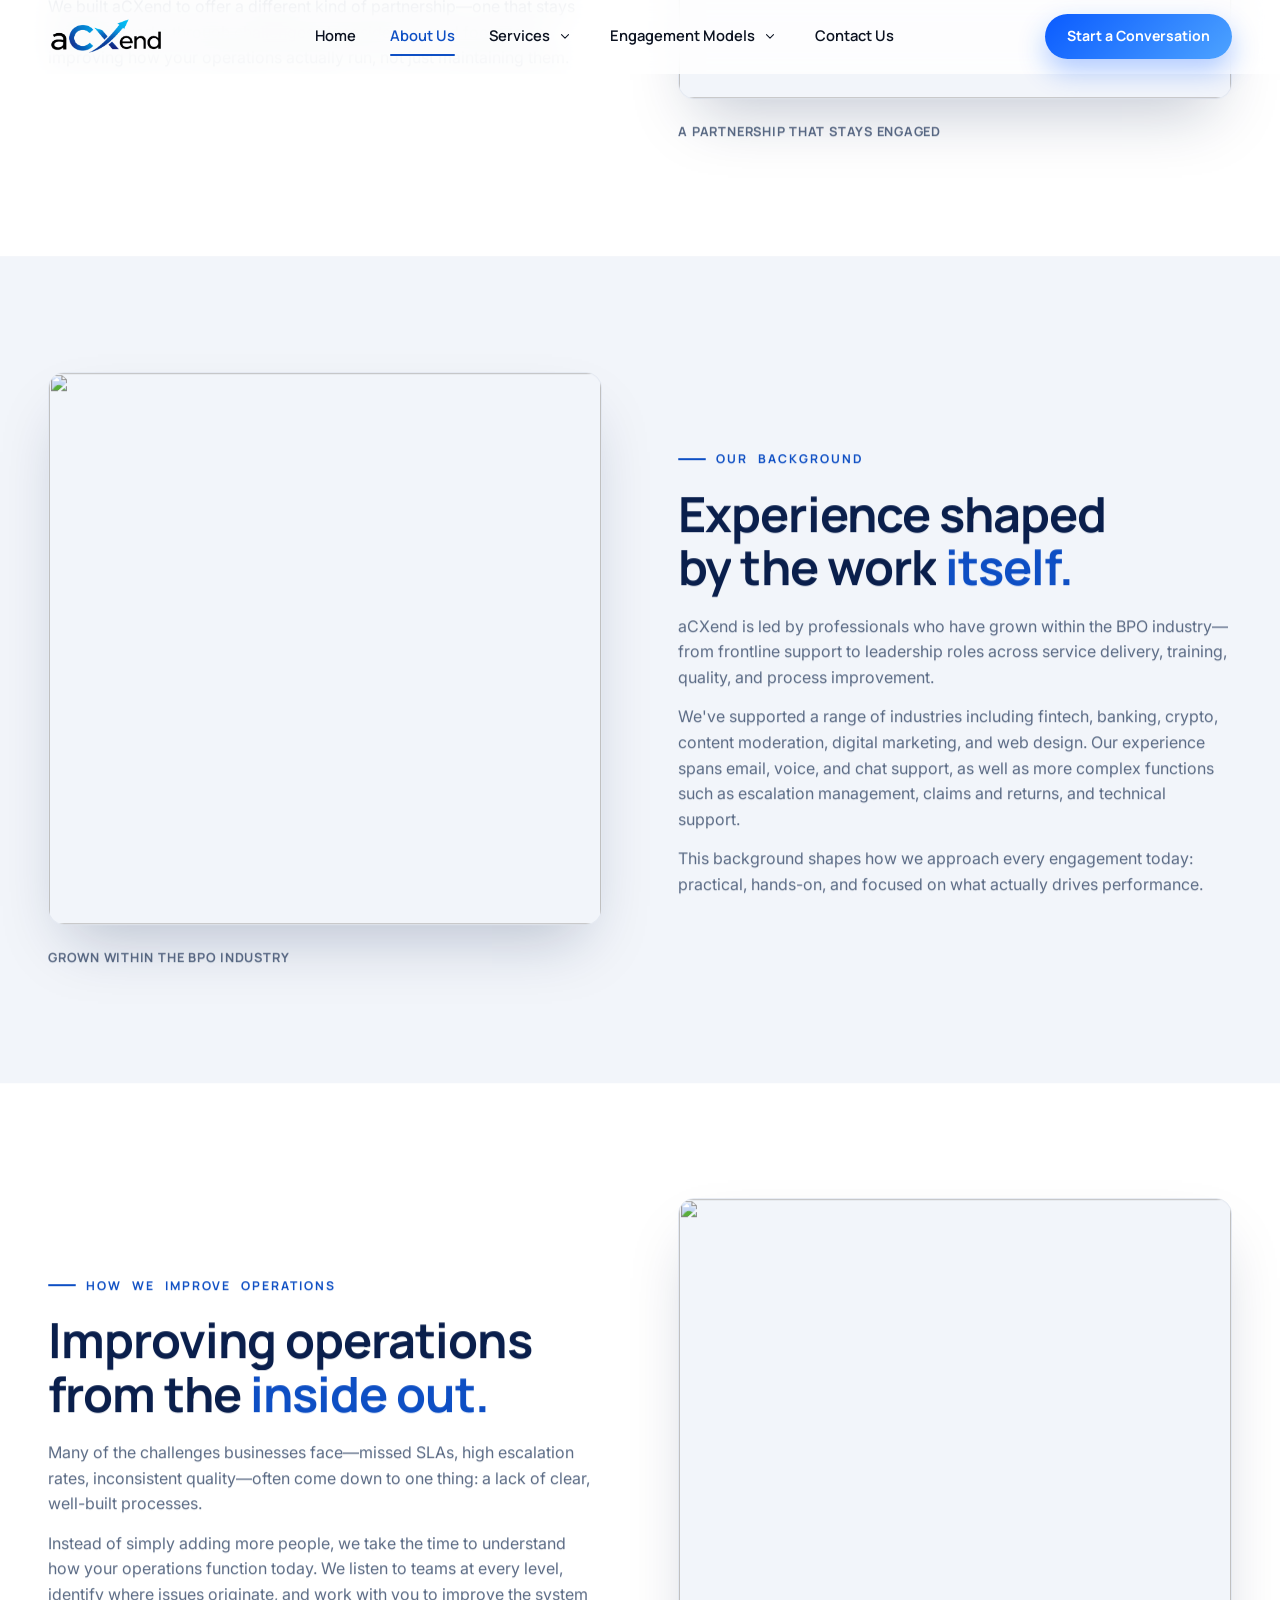
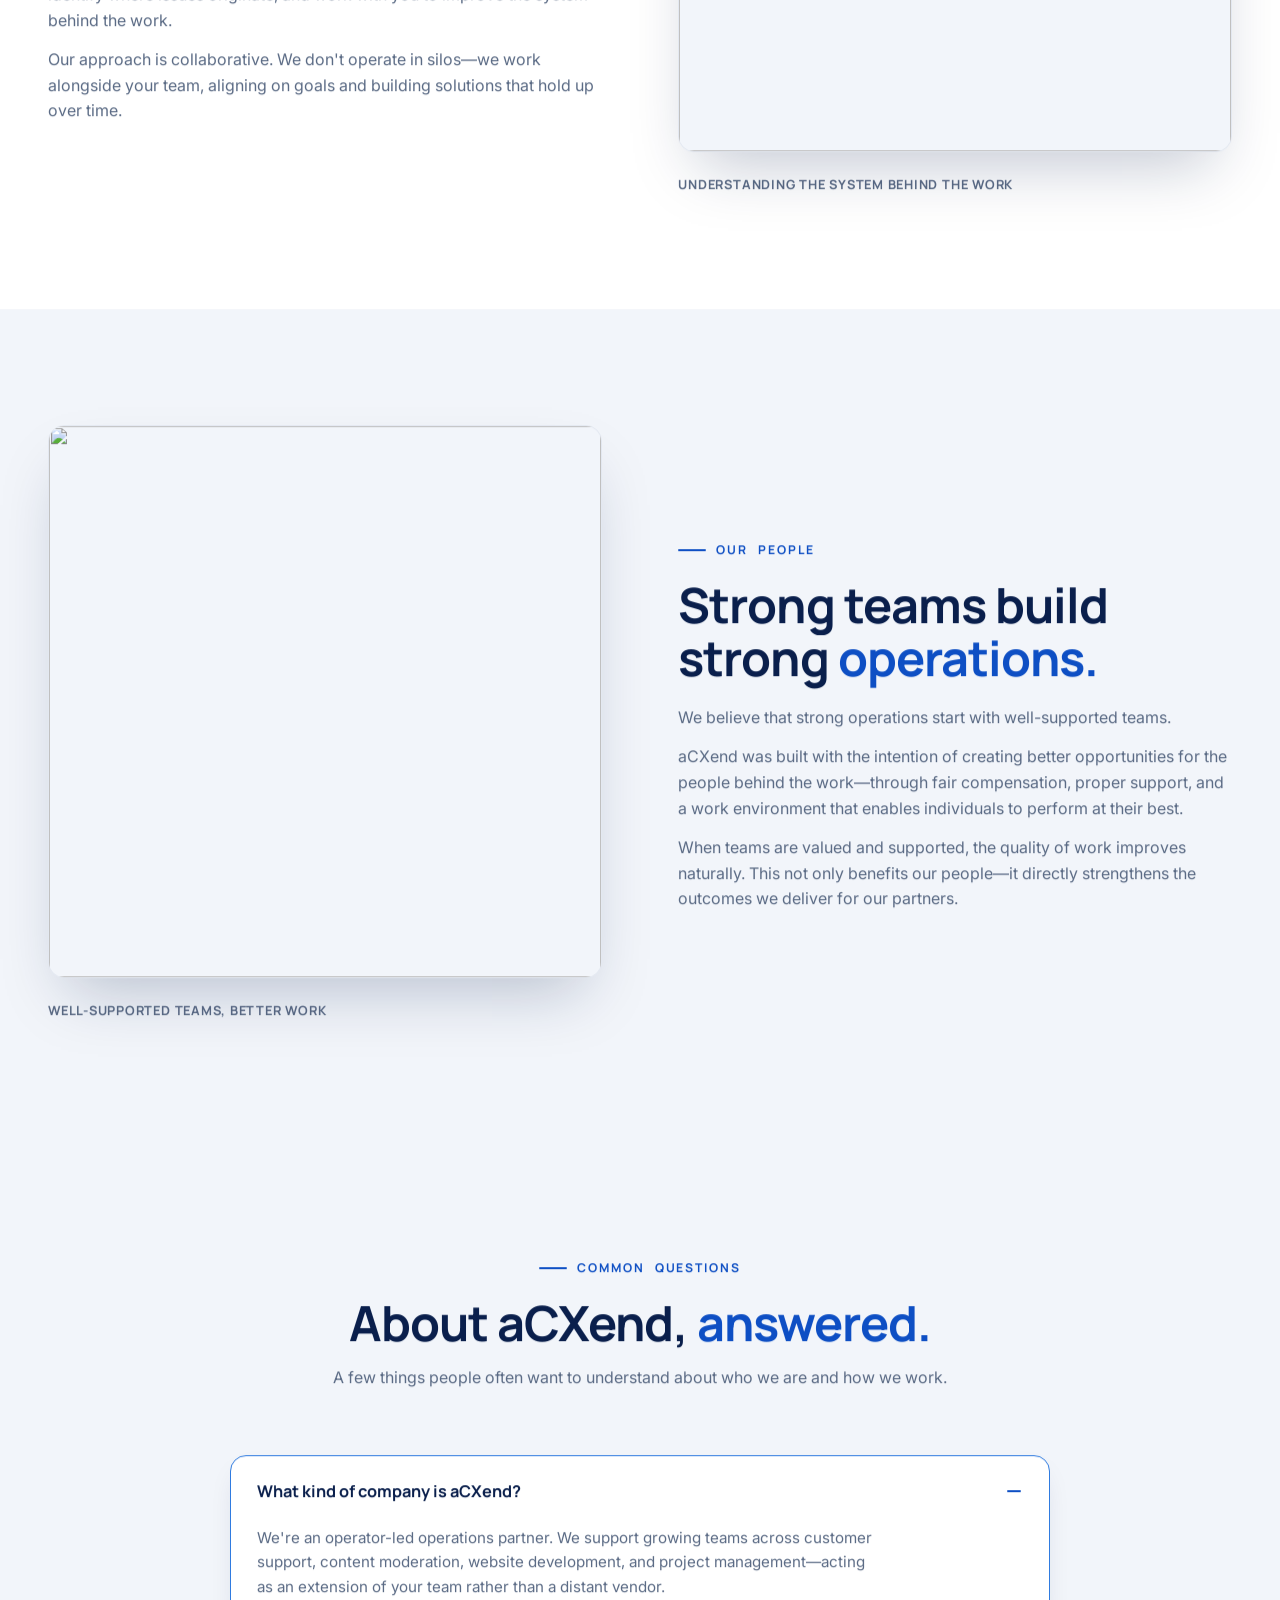
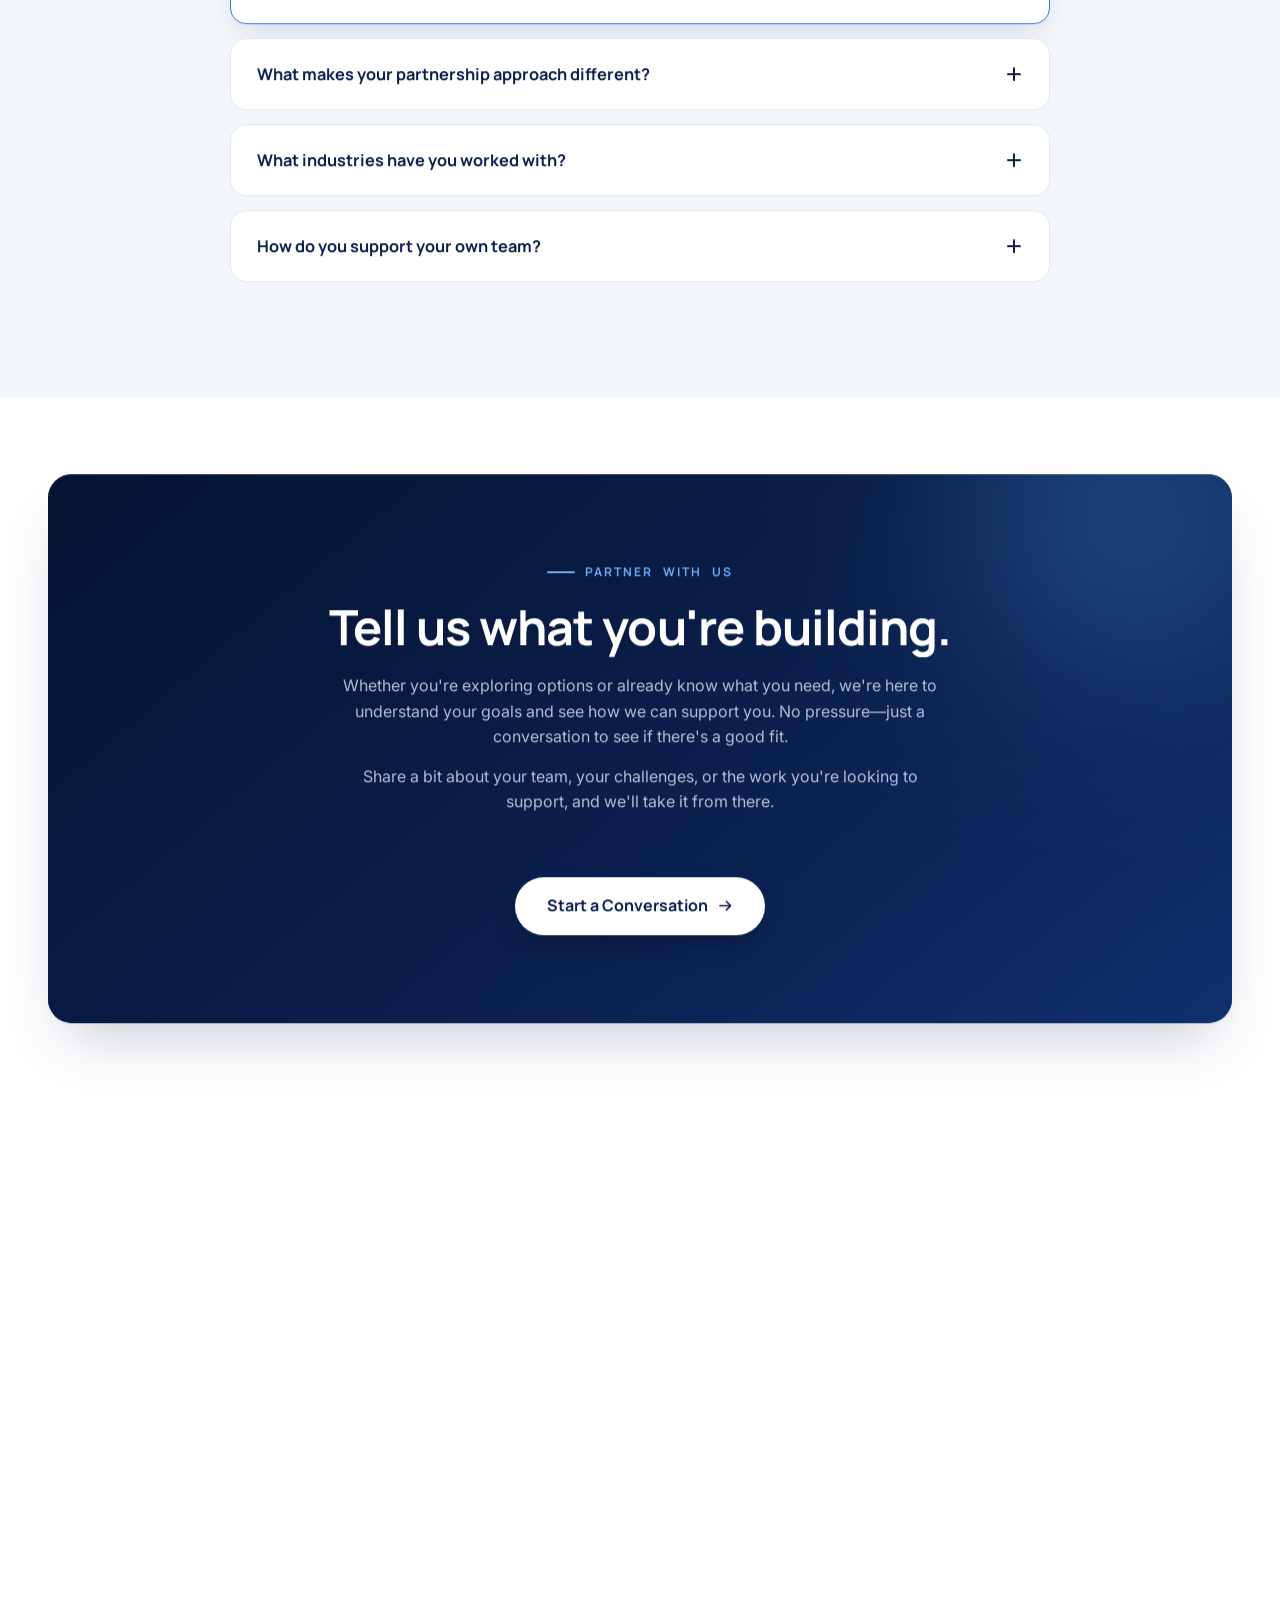
==== commit dd5c5f9a: "Update about.html" ====
--- a/about.html
+++ b/about.html
@@ -325,7 +325,7 @@
                onerror="this.outerHTML='&lt;span class=&quot;brand-word brand-word--light&quot;&gt;a&lt;b&gt;CX&lt;/b&gt;end&lt;/span&gt;'" />
         </a>
         <address class="footer-address">
-          <a href="https://maps.app.goo.gl/VBjbcP57tKT8KL2XA" target="_blank" rel="noopener noreferrer">Marigold Street, Cagayan de Oro City, Philippines</a>
+          <a href="https://maps.app.goo.gl/VBjbcP57tKT8KL2XA" target="_blank" rel="noopener noreferrer">Pioneer, Mandaluyong City, Philippines</a>
           <a href="mailto:sales@acxend.com">sales@acxend.com</a>
         </address>
       </div>
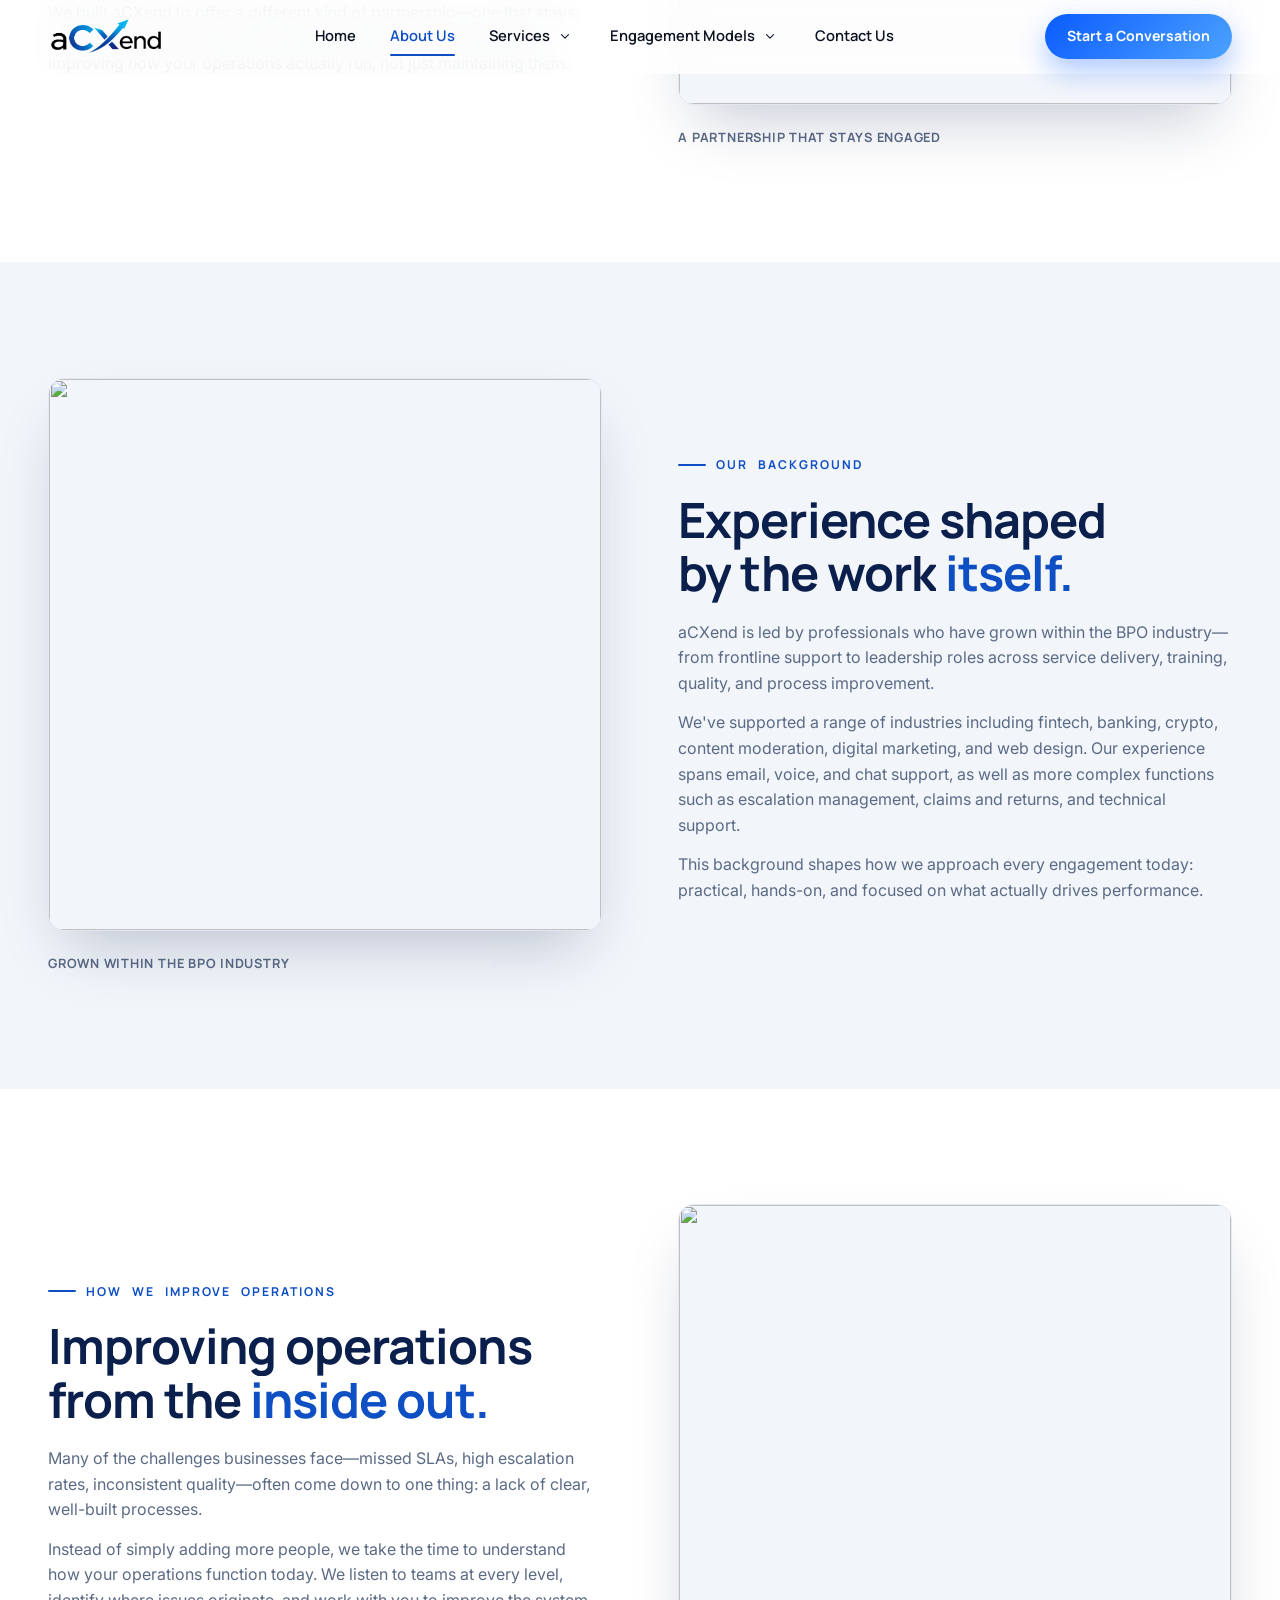
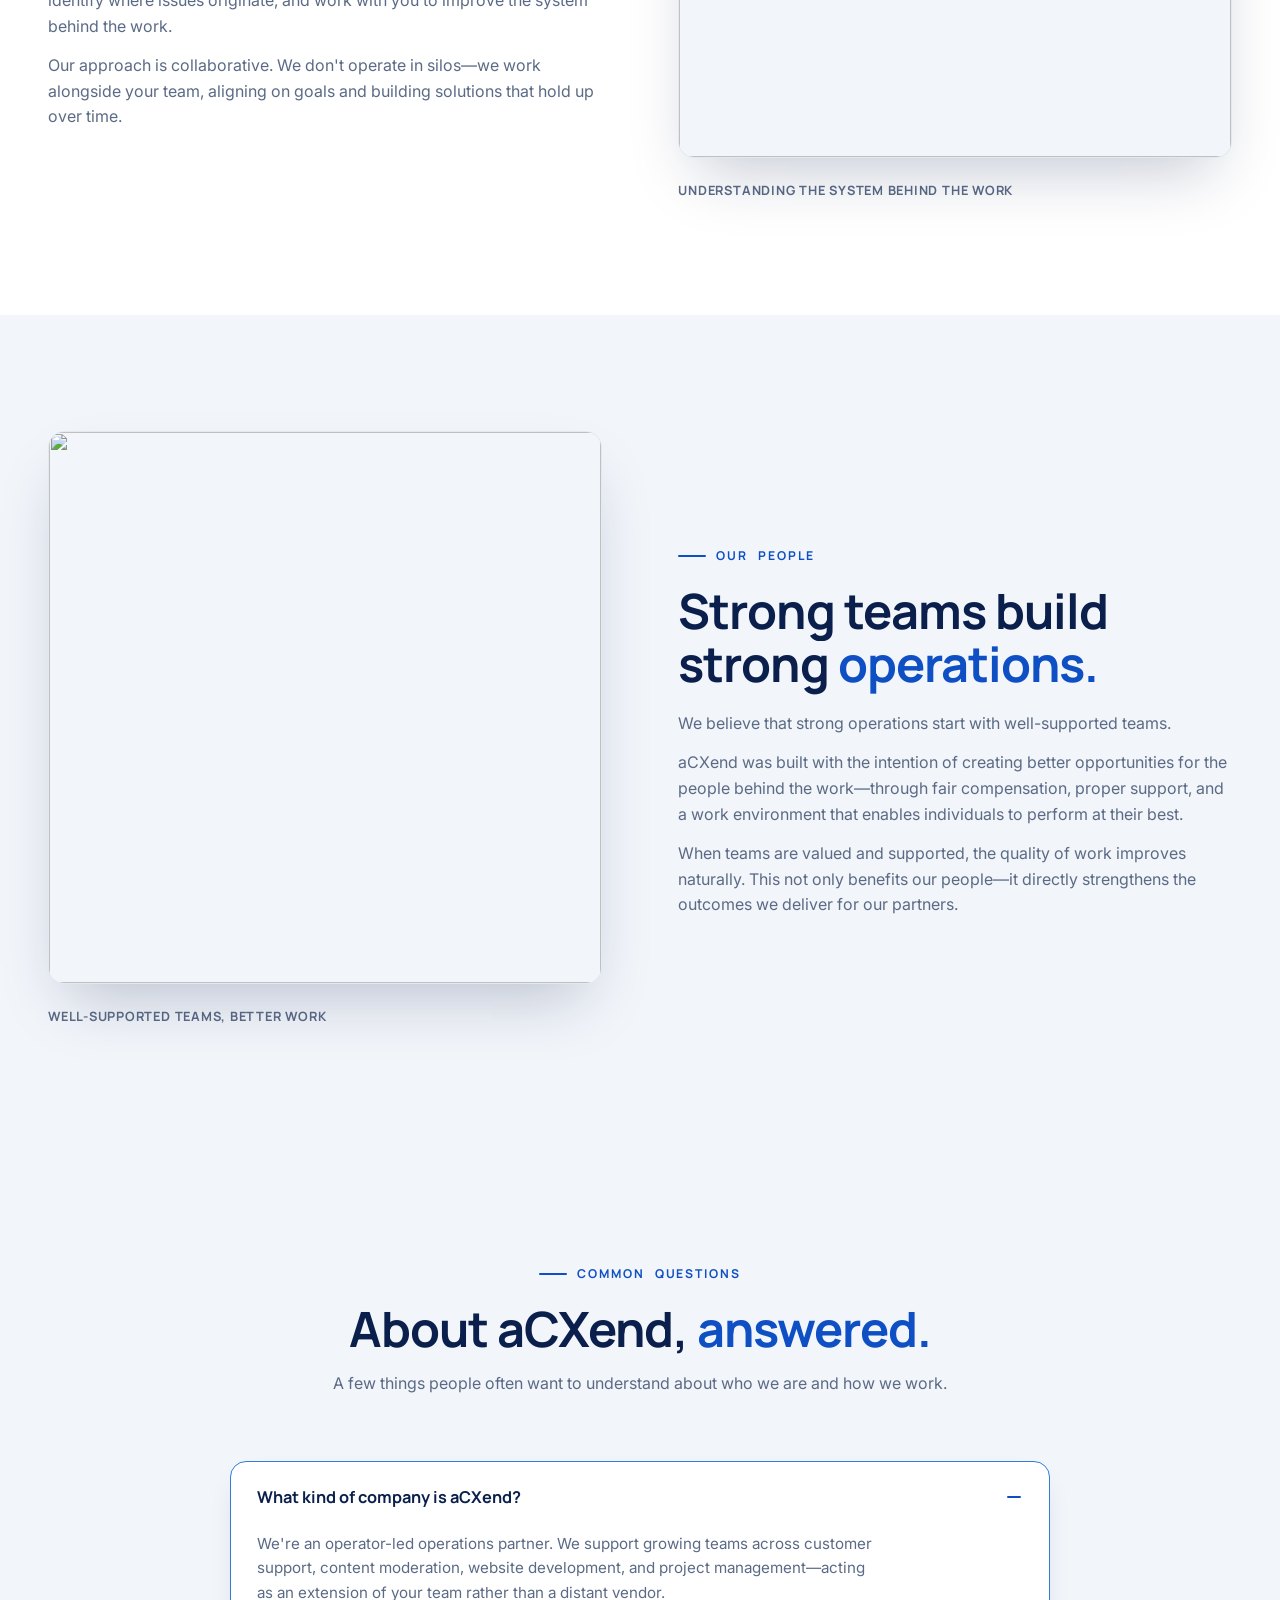
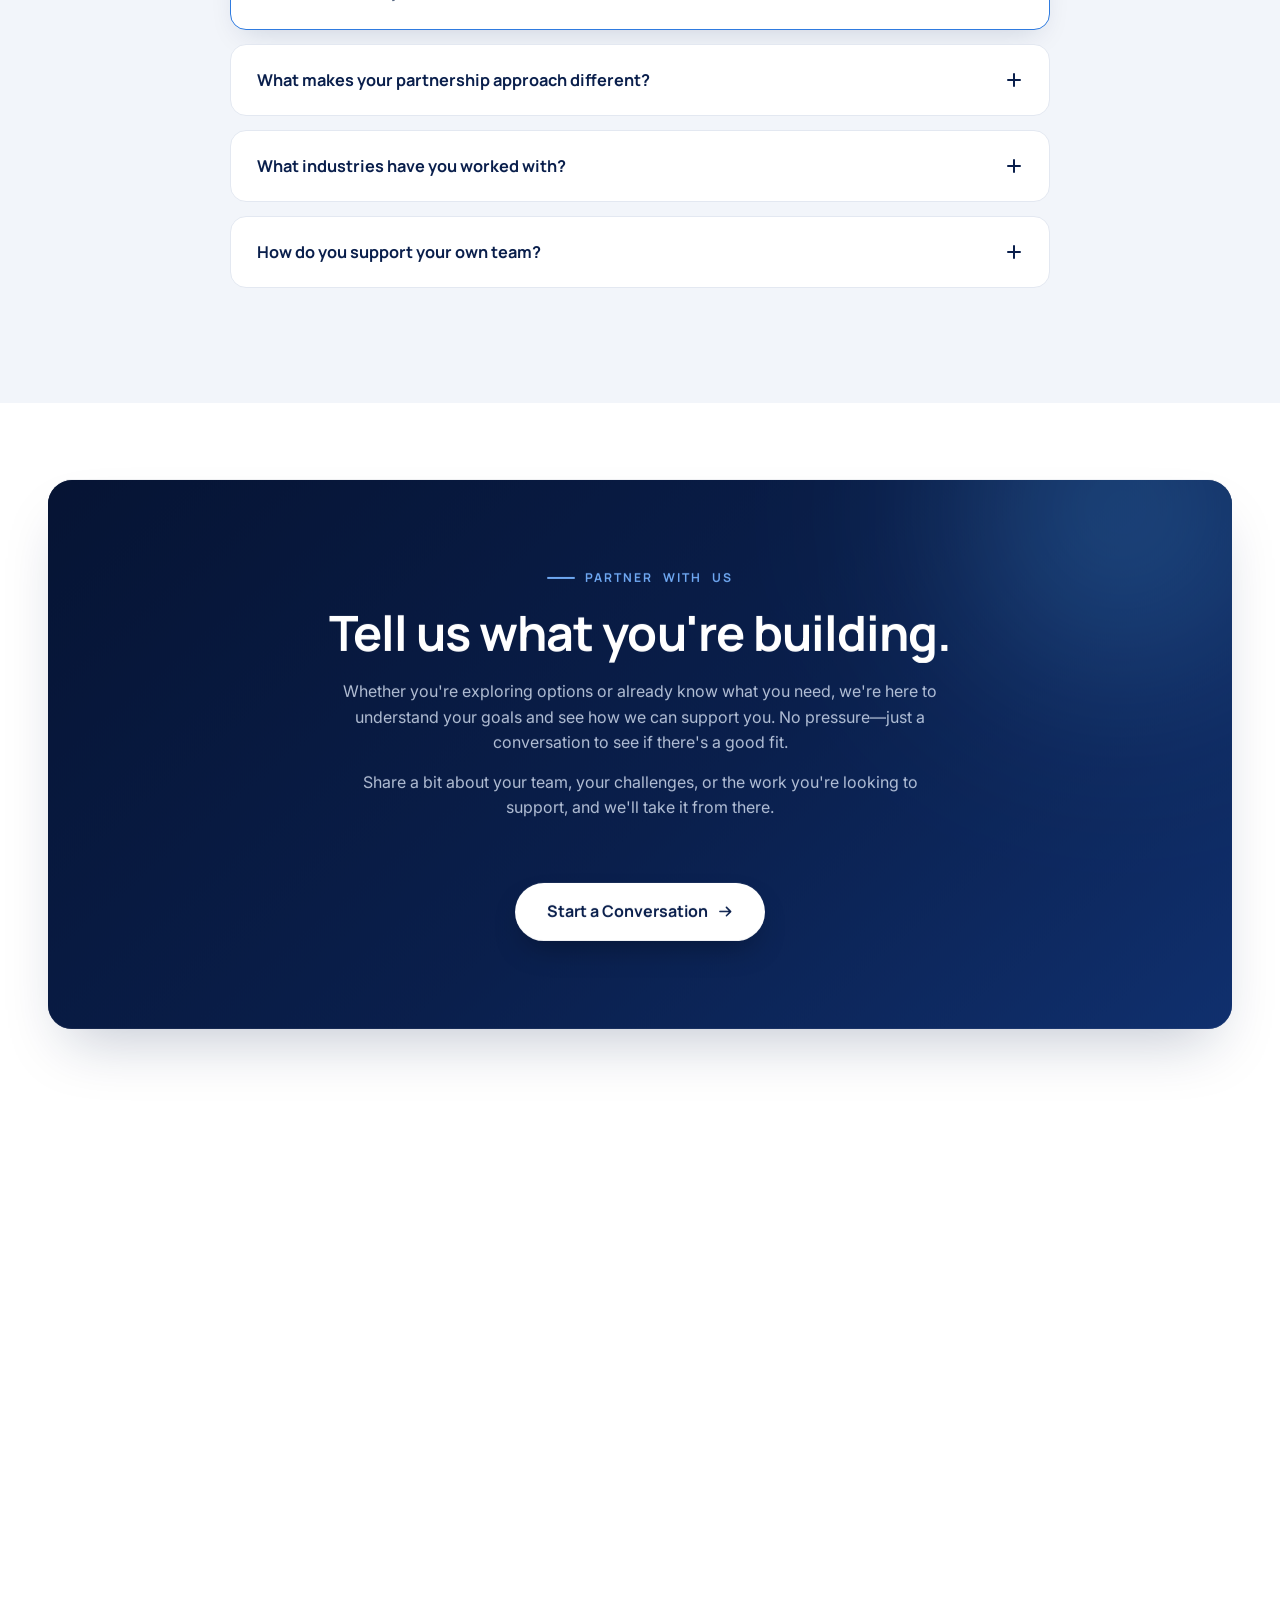
==== commit 18439034: "Update about.html" ====
--- a/about.html
+++ b/about.html
@@ -362,8 +362,8 @@
         <li><a href="#" aria-label="Facebook">
           <svg viewBox="0 0 24 24" aria-hidden="true"><path d="M13.5 21v-8.2h2.8l.4-3.2h-3.2V7.5c0-.9.3-1.6 1.6-1.6h1.7V3.1c-.3 0-1.3-.1-2.5-.1-2.5 0-4.2 1.5-4.2 4.3v2.3H7.3v3.2h2.8V21h3.4z"/></svg>
         </a></li>
-        <li><a href="#" aria-label="X (Twitter)">
-          <svg viewBox="0 0 24 24" aria-hidden="true"><path d="M17.8 3h3l-6.6 7.6L22 21h-6.1l-4.8-6.2L5.6 21h-3l7.1-8.1L2.3 3h6.3l4.3 5.7L17.8 3zm-1.1 16.2h1.7L7.7 4.7H5.9l10.8 14.5z"/></svg>
+        <li><a href="#" aria-label="LinkedIn">
+          <svg viewBox="0 0 24 24" aria-hidden="true"><path d="M4.98 3.5C4.98 4.88 3.87 6 2.49 6S0 4.88 0 3.5 1.11 1 2.49 1s2.49 1.12 2.49 2.5zM0 8h5v16H0V8zm7.5 0h4.8v2.2h.1c.7-1.3 2.3-2.7 4.7-2.7 5 0 5.9 3.3 5.9 7.5V24h-5v-7.6c0-1.8 0-4.1-2.5-4.1s-2.9 2-2.9 4v7.7h-5V8z"/></svg>
         </a></li>
         <li><a href="#" aria-label="Instagram">
           <svg viewBox="0 0 24 24" aria-hidden="true"><path d="M12 8.8A3.2 3.2 0 1 0 12 15.2 3.2 3.2 0 0 0 12 8.8zm0-1.8a5 5 0 1 1 0 10 5 5 0 0 1 0-10zm6.5-.2a1.2 1.2 0 1 1-2.4 0 1.2 1.2 0 0 1 2.4 0zM12 4.7c-2.4 0-2.7 0-3.6.1-.9 0-1.4.2-1.7.3-.4.2-.7.4-1 .7-.3.3-.5.6-.7 1-.1.3-.3.8-.3 1.7-.1.9-.1 1.2-.1 3.5s0 2.6.1 3.5c0 .9.2 1.4.3 1.7.2.4.4.7.7 1 .3.3.6.5 1 .7.3.1.8.3 1.7.3.9.1 1.2.1 3.6.1s2.7 0 3.6-.1c.9 0 1.4-.2 1.7-.3.4-.2.7-.4 1-.7.3-.3.5-.6.7-1 .1-.3.3-.8.3-1.7.1-.9.1-1.2.1-3.5s0-2.6-.1-3.5c0-.9-.2-1.4-.3-1.7-.2-.4-.4-.7-.7-1-.3-.3-.6-.5-1-.7-.3-.1-.8-.3-1.7-.3-.9-.1-1.2-.1-3.6-.1zM12 3c2.4 0 2.7 0 3.7.1 1 0 1.6.2 2.2.4.6.2 1.1.6 1.6 1.1.5.5.8 1 1.1 1.6.2.6.4 1.2.4 2.2.1 1 .1 1.3.1 3.6s0 2.6-.1 3.6c0 1-.2 1.6-.4 2.2-.2.6-.6 1.1-1.1 1.6-.5.5-1 .8-1.6 1.1-.6.2-1.2.4-2.2.4-1 .1-1.3.1-3.7.1s-2.7 0-3.7-.1c-1 0-1.6-.2-2.2-.4-.6-.2-1.1-.6-1.6-1.1-.5-.5-.8-1-1.1-1.6-.2-.6-.4-1.2-.4-2.2C3 14.6 3 14.3 3 12s0-2.6.1-3.6c0-1 .2-1.6.4-2.2.2-.6.6-1.1 1.1-1.6.5-.5 1-.8 1.6-1.1.6-.2 1.2-.4 2.2-.4C9.3 3 9.6 3 12 3z"/></svg>
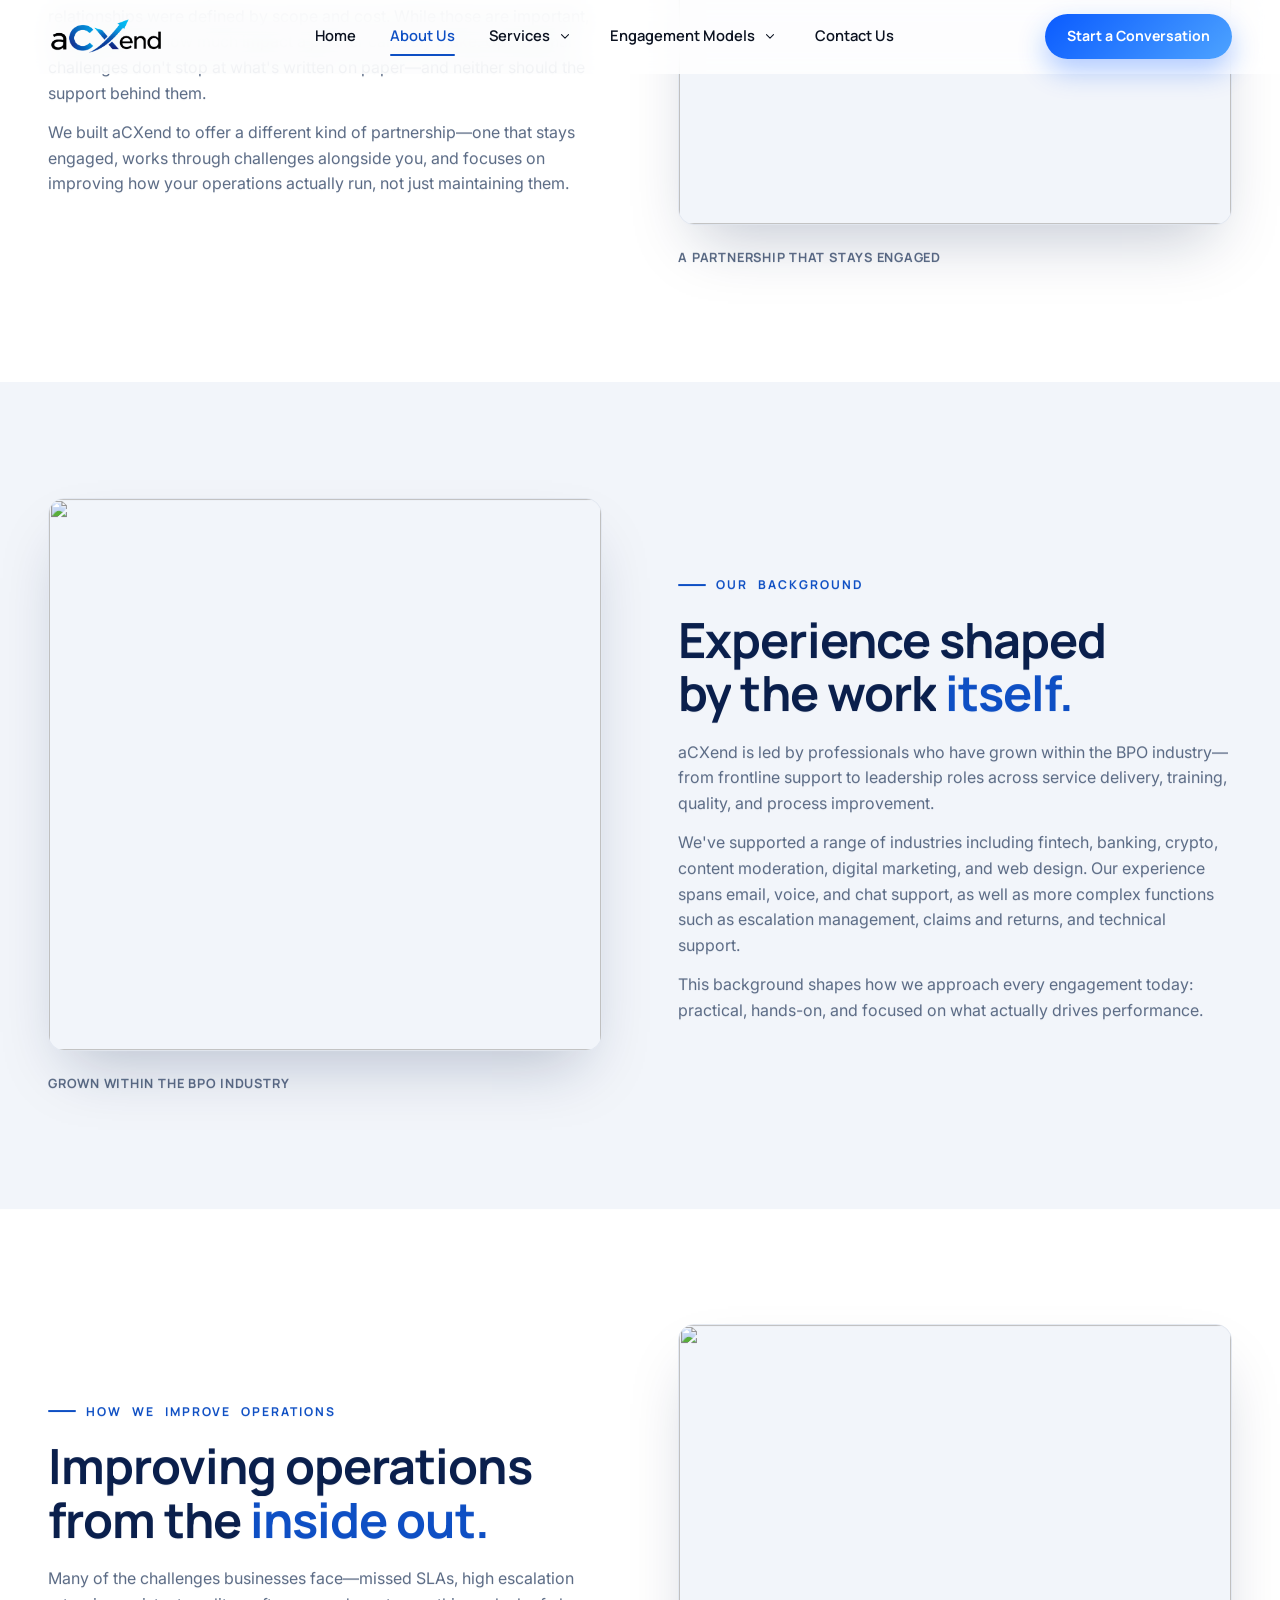
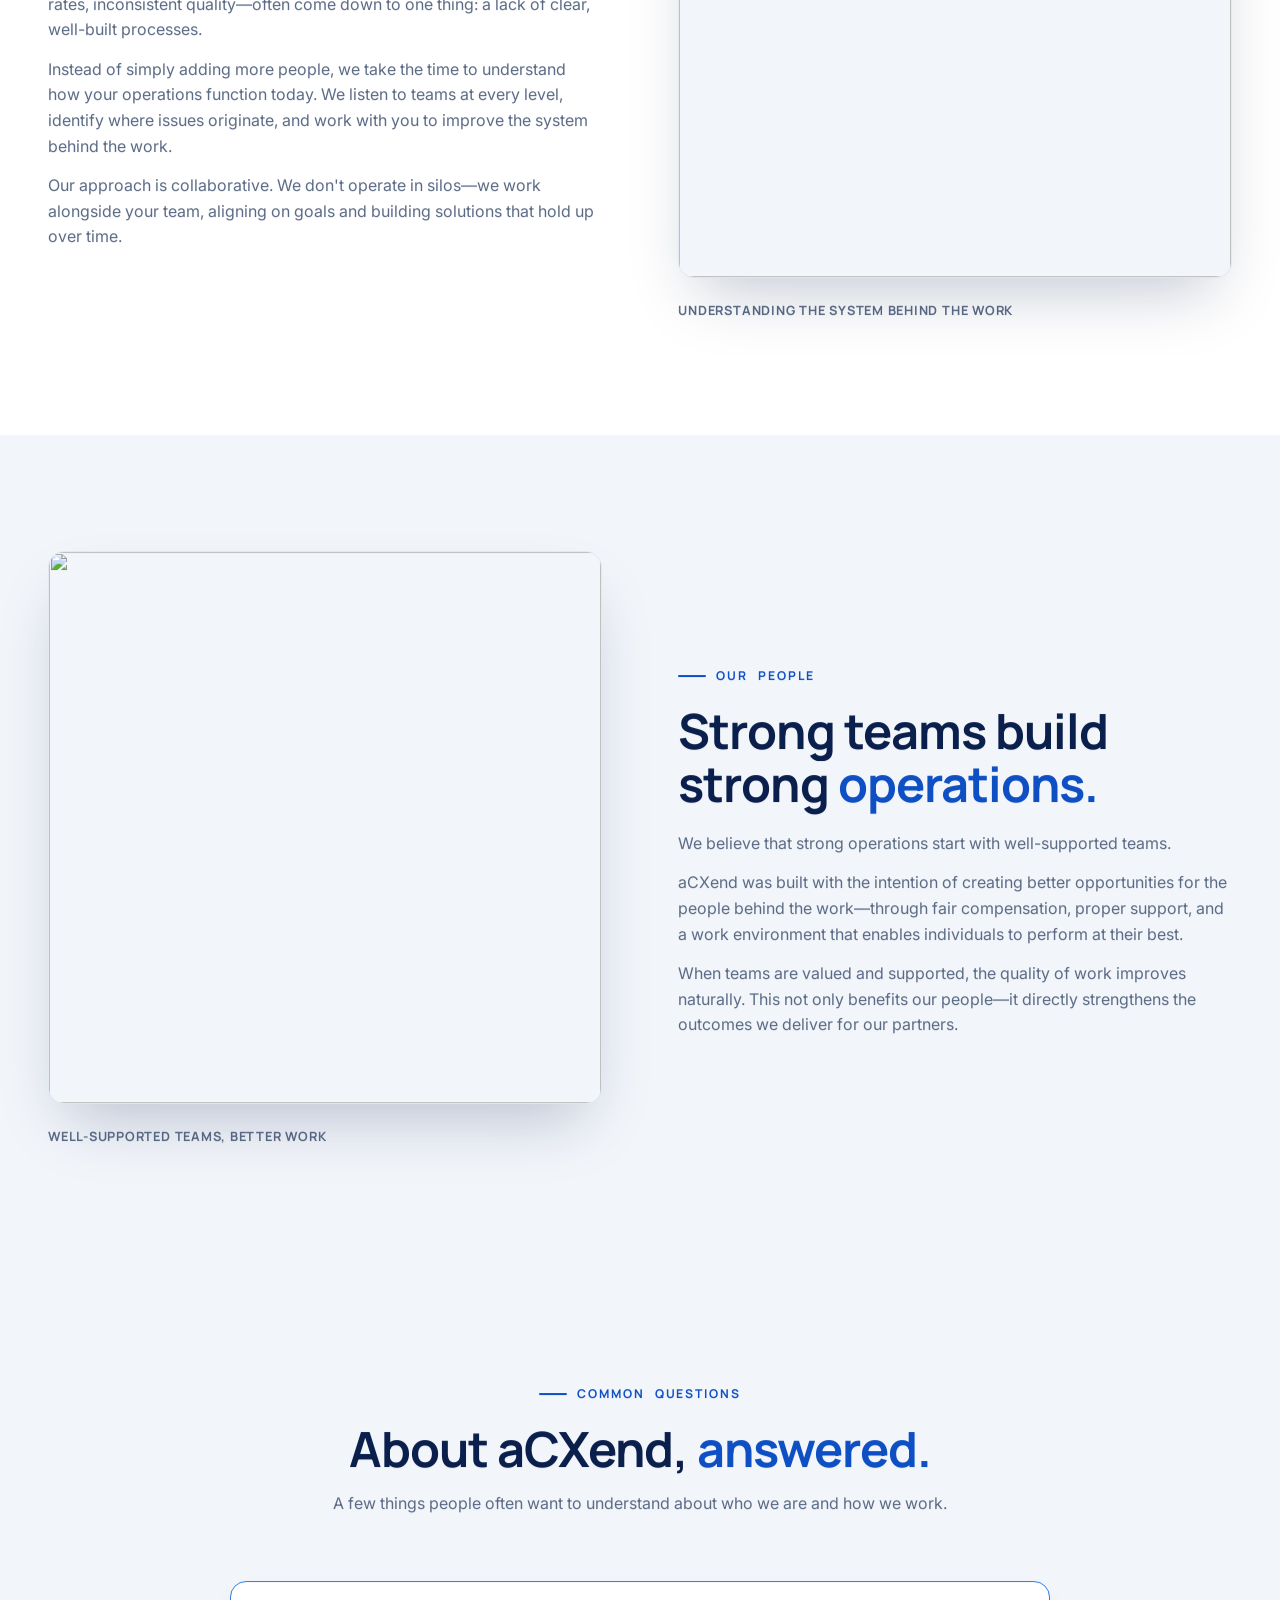
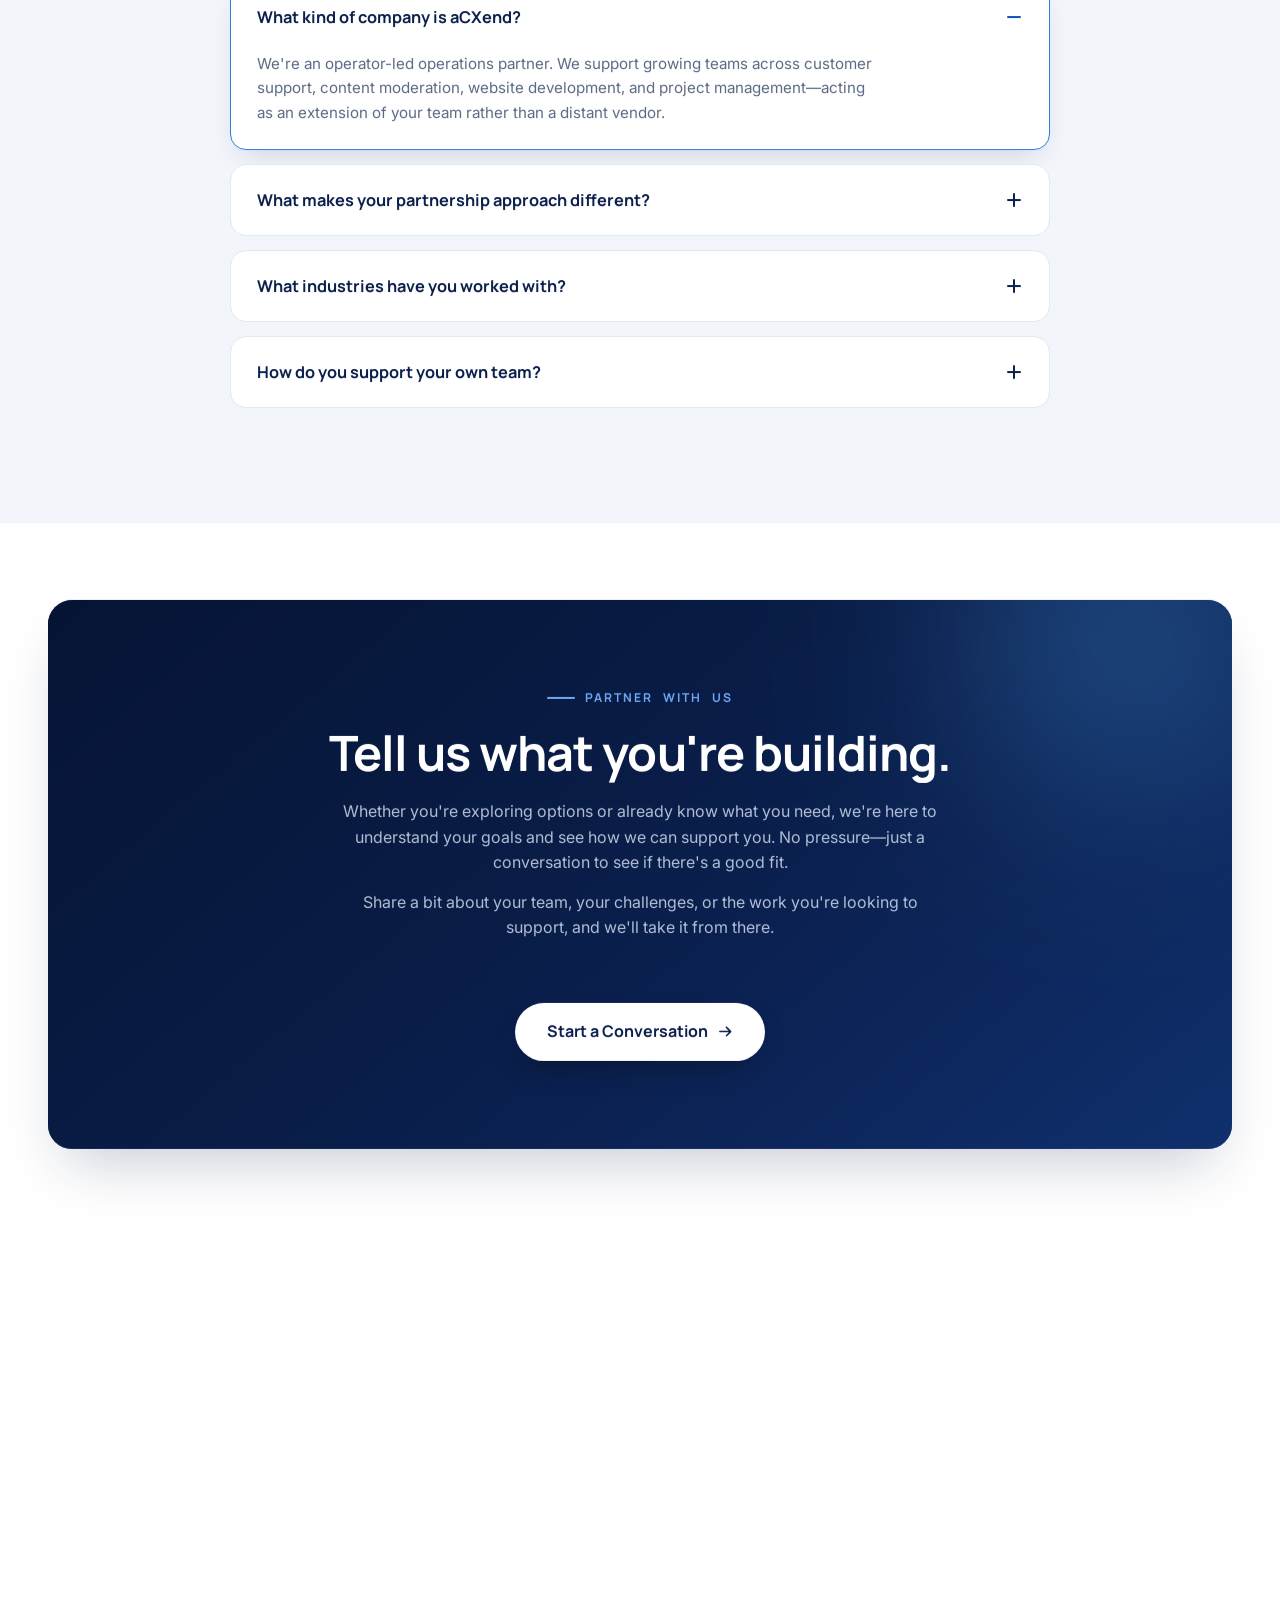
==== commit a6f0d053: "Update about.html" ====
--- a/about.html
+++ b/about.html
@@ -110,7 +110,6 @@
         <svg viewBox="0 0 16 16" fill="none" aria-hidden="true"><path d="M6 4l4 4-4 4" stroke="currentColor" stroke-width="1.6" stroke-linecap="round" stroke-linejoin="round"/></svg>
         <span aria-current="page">About</span>
       </nav>
-      <span class="eyebrow eyebrow--light reveal split-text">About Us</span>
       <h1 class="reveal split-text">Partnerships that go beyond.</h1>
       <p class="page-hero-desc reveal split-text">We stay engaged and improve how your operations actually run — not just maintain them.</p>
       <div class="page-hero-cta reveal">
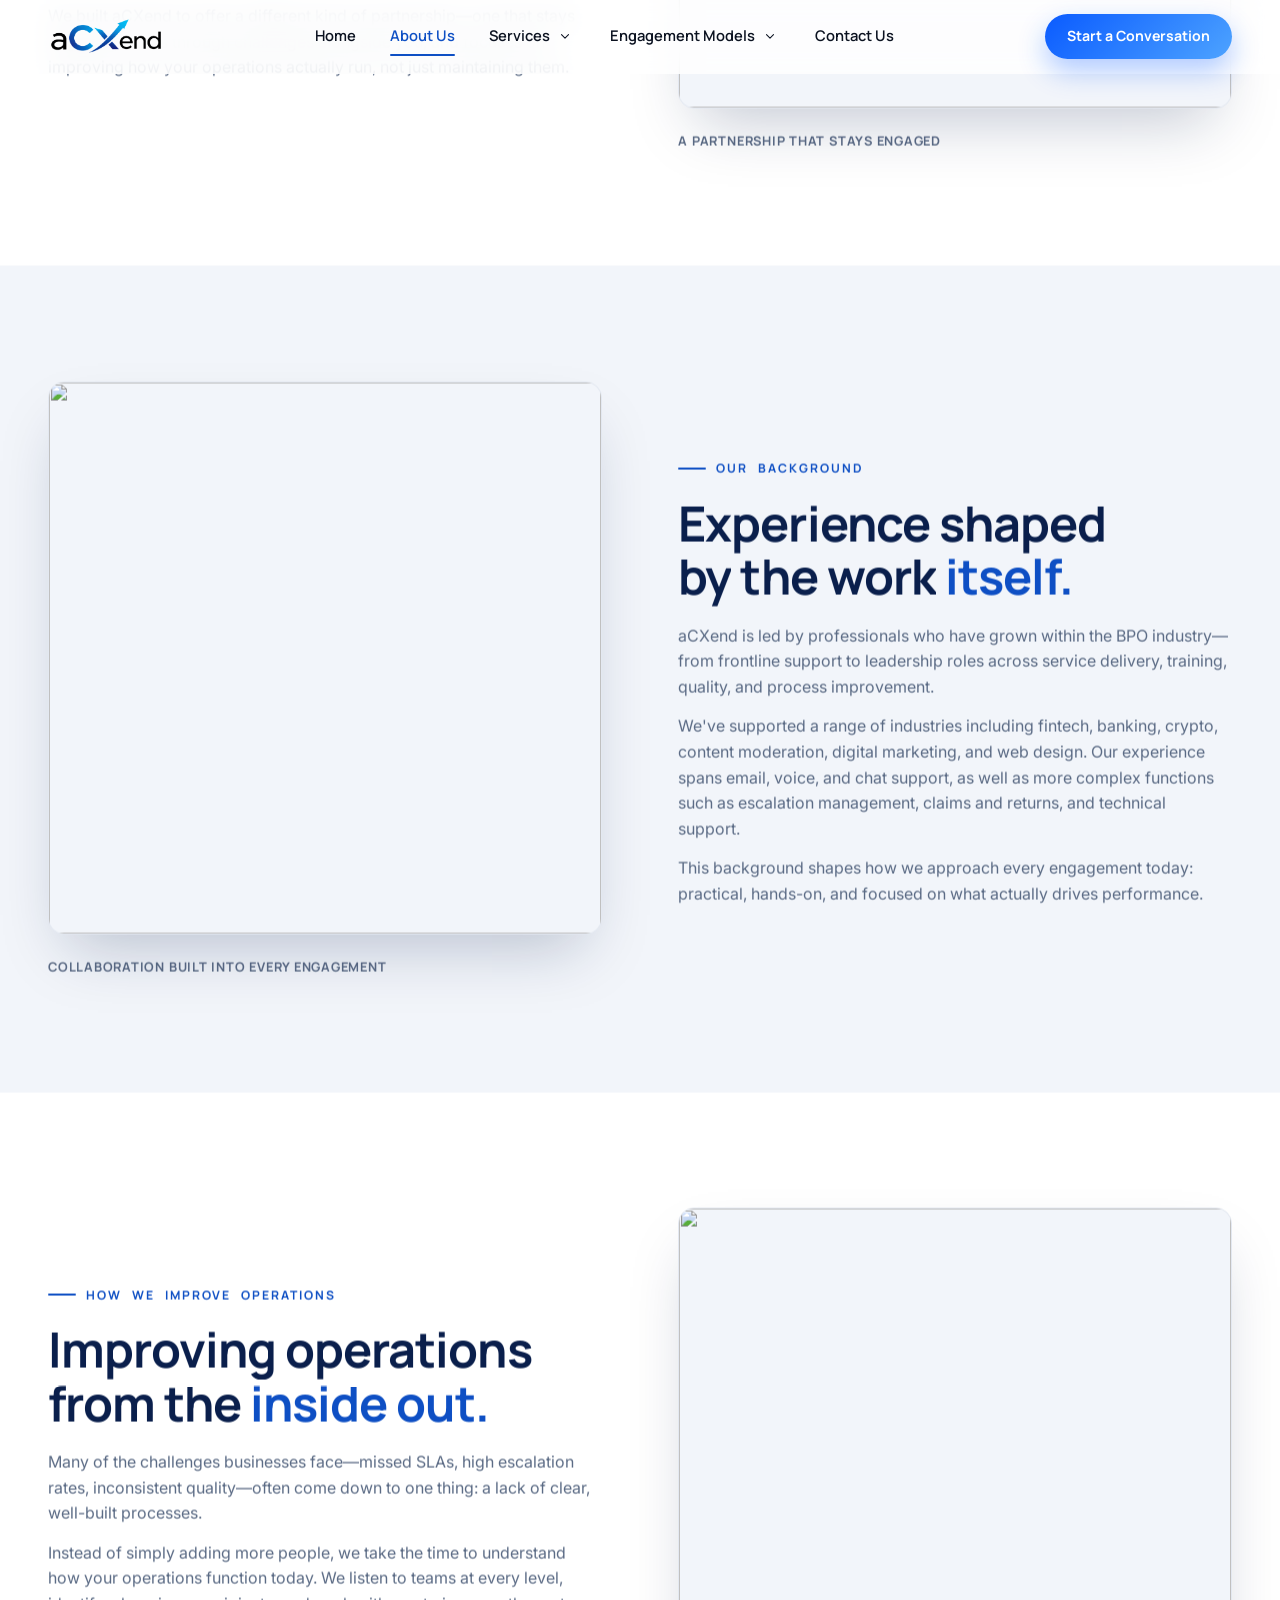
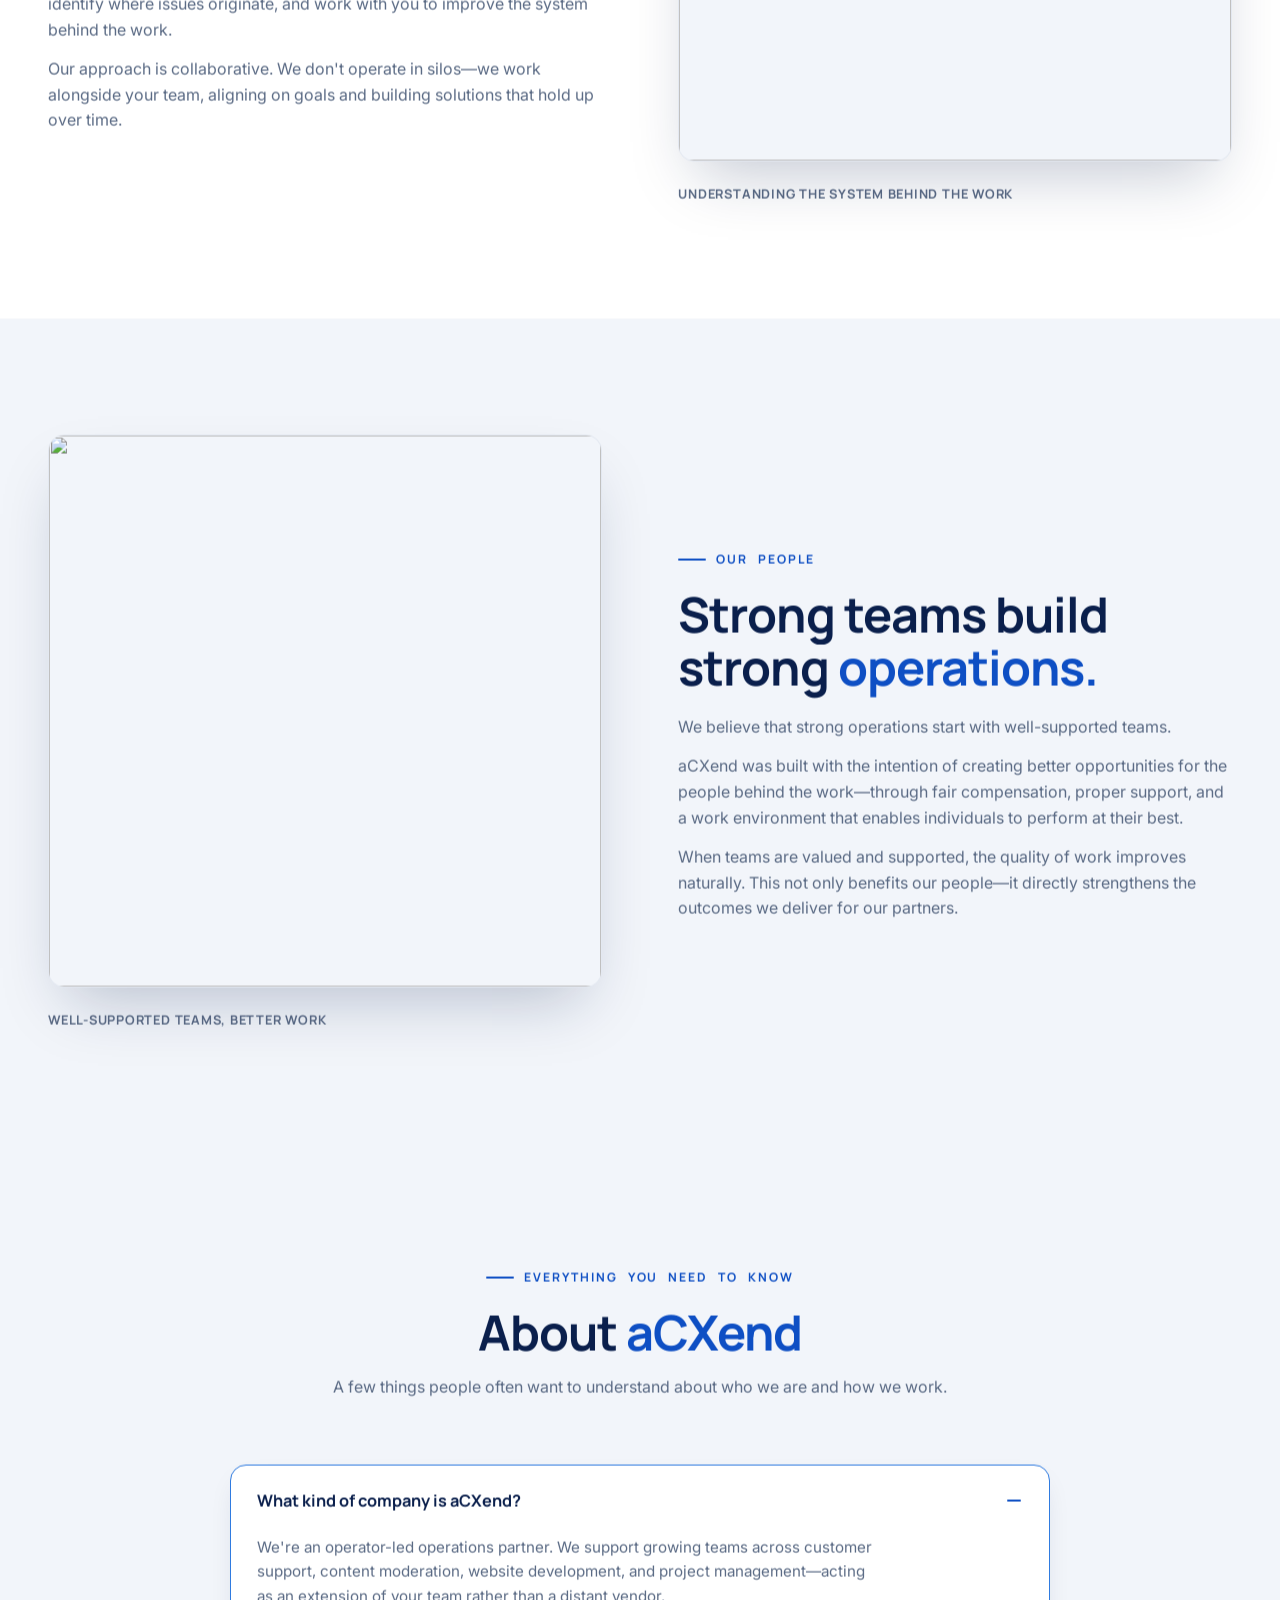
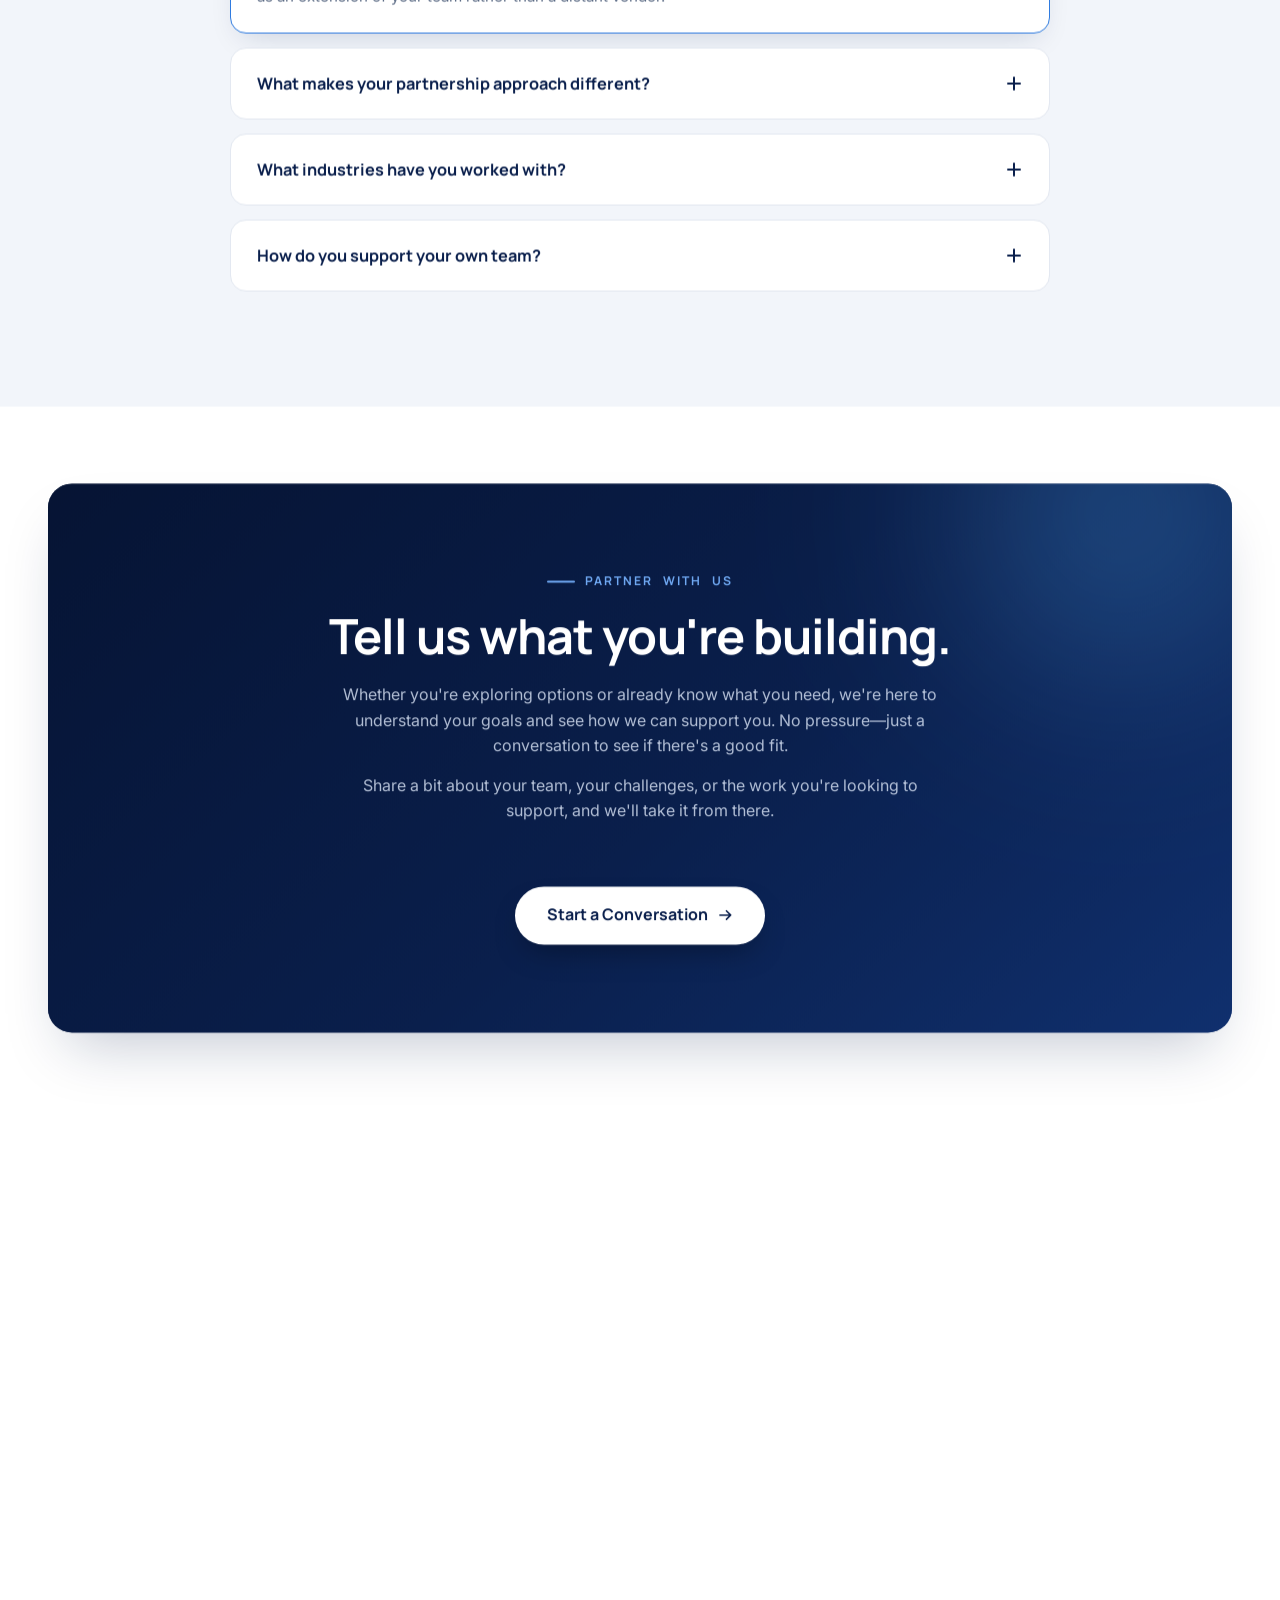
==== commit dd7d115e: "Update about.html" ====
--- a/about.html
+++ b/about.html
@@ -140,10 +140,10 @@
     <figure class="split-visual reveal" aria-hidden="true">
       <div class="split-photo">
         <img
-          src="https://images.unsplash.com/photo-1573497620053-ea5300f94f21?auto=format&fit=crop&w=800&q=80"
-          srcset="https://images.unsplash.com/photo-1573497620053-ea5300f94f21?auto=format&fit=crop&w=600&q=80 600w,
-                  https://images.unsplash.com/photo-1573497620053-ea5300f94f21?auto=format&fit=crop&w=800&q=80 800w,
-                  https://images.unsplash.com/photo-1573497620053-ea5300f94f21?auto=format&fit=crop&w=1100&q=80 1100w"
+          src="https://raw.githubusercontent.com/sales306/acxendv8.com/main/Images/About%20Us%20-%20Partnership.png?auto=format&fit=crop&w=800&q=80"
+          srcset="https://raw.githubusercontent.com/sales306/acxendv8.com/main/Images/About%20Us%20-%20Partnership.png?auto=format&fit=crop&w=600&q=80 600w,
+                 https://raw.githubusercontent.com/sales306/acxendv8.com/main/Images/About%20Us%20-%20Partnership.png?auto=format&fit=crop&w=800&q=80 800w,
+                 https://raw.githubusercontent.com/sales306/acxendv8.com/main/Images/About%20Us%20-%20Partnership.png?auto=format&fit=crop&w=1100&q=80 1100w"
           sizes="(max-width: 991px) 90vw, 560px"
           width="800" height="1000"
           alt=""
@@ -161,17 +161,17 @@
     <figure class="split-visual reveal" aria-hidden="true">
       <div class="split-photo">
         <img
-          src="https://images.unsplash.com/photo-1521737711867-e3b97375f902?auto=format&fit=crop&w=800&q=80"
-          srcset="https://images.unsplash.com/photo-1521737711867-e3b97375f902?auto=format&fit=crop&w=600&q=80 600w,
-                  https://images.unsplash.com/photo-1521737711867-e3b97375f902?auto=format&fit=crop&w=800&q=80 800w,
-                  https://images.unsplash.com/photo-1521737711867-e3b97375f902?auto=format&fit=crop&w=1100&q=80 1100w"
+          src="https://raw.githubusercontent.com/sales306/acxendv8.com/main/About%20Us%20-%20Starting%20from%20the%20Ground.png?auto=format&fit=crop&w=800&q=80"
+          srcset="https://raw.githubusercontent.com/sales306/acxendv8.com/main/About%20Us%20-%20Starting%20from%20the%20Ground.png?auto=format&fit=crop&w=600&q=80 600w,
+                  https://raw.githubusercontent.com/sales306/acxendv8.com/main/About%20Us%20-%20Starting%20from%20the%20Ground.png?auto=format&fit=crop&w=800&q=80 800w,
+                  https://raw.githubusercontent.com/sales306/acxendv8.com/main/About%20Us%20-%20Starting%20from%20the%20Ground.png?auto=format&fit=crop&w=1100&q=80 1100w"
           sizes="(max-width: 991px) 90vw, 560px"
           width="800" height="1000"
           alt=""
           loading="lazy"
           decoding="async" />
       </div>
-      <figcaption class="panel-tag">Grown within the BPO industry</figcaption>
+      <figcaption class="panel-tag">Collaboration built into every engagement</figcaption>
     </figure>
 
     <div class="split-body reveal" data-stagger>
@@ -198,10 +198,10 @@
     <figure class="split-visual reveal" aria-hidden="true">
       <div class="split-photo">
         <img
-          src="https://images.unsplash.com/photo-1531497865144-0464ef8fb9a9?auto=format&fit=crop&w=800&q=80"
-          srcset="https://images.unsplash.com/photo-1531497865144-0464ef8fb9a9?auto=format&fit=crop&w=600&q=80 600w,
-                  https://images.unsplash.com/photo-1531497865144-0464ef8fb9a9?auto=format&fit=crop&w=800&q=80 800w,
-                  https://images.unsplash.com/photo-1531497865144-0464ef8fb9a9?auto=format&fit=crop&w=1100&q=80 1100w"
+           src="https://raw.githubusercontent.com/sales306/acxendv8.com/main/About%20Us%20-%20How%20We%20Improve.png?auto=format&fit=crop&w=800&q=80"
+           srcset="https://raw.githubusercontent.com/sales306/acxendv8.com/main/About%20Us%20-%20How%20We%20Improve.png?auto=format&fit=crop&w=600&q=80 600w,
+                   https://raw.githubusercontent.com/sales306/acxendv8.com/main/About%20Us%20-%20How%20We%20Improve.png?auto=format&fit=crop&w=800&q=80 800w,
+                   https://raw.githubusercontent.com/sales306/acxendv8.com/main/About%20Us%20-%20How%20We%20Improve.png?auto=format&fit=crop&w=1100&q=80 1100w"
           sizes="(max-width: 991px) 90vw, 560px"
           width="800" height="1000"
           alt=""
@@ -219,10 +219,10 @@
     <figure class="split-visual reveal" aria-hidden="true">
       <div class="split-photo">
         <img
-          src="https://images.unsplash.com/photo-1543269865-cbf427effbad?auto=format&fit=crop&w=800&q=80"
-          srcset="https://images.unsplash.com/photo-1543269865-cbf427effbad?auto=format&fit=crop&w=600&q=80 600w,
-                  https://images.unsplash.com/photo-1543269865-cbf427effbad?auto=format&fit=crop&w=800&q=80 800w,
-                  https://images.unsplash.com/photo-1543269865-cbf427effbad?auto=format&fit=crop&w=1100&q=80 1100w"
+           src="https://raw.githubusercontent.com/sales306/acxendv8.com/main/About%20Us%20-%20Our%20People%20(2).png?auto=format&fit=crop&w=800&q=80"
+           srcset="https://raw.githubusercontent.com/sales306/acxendv8.com/main/About%20Us%20-%20Our%20People%20(2).png?auto=format&fit=crop&w=600&q=80 600w,
+                   https://raw.githubusercontent.com/sales306/acxendv8.com/main/About%20Us%20-%20Our%20People%20(2).png?auto=format&fit=crop&w=800&q=80 800w,
+                   https://raw.githubusercontent.com/sales306/acxendv8.com/main/About%20Us%20-%20Our%20People%20(2).png?auto=format&fit=crop&w=1100&q=80 1100w"
           sizes="(max-width: 991px) 90vw, 560px"
           width="800" height="1000"
           alt=""
@@ -247,8 +247,8 @@
   <div class="container">
     <div class="section-head section-head--center reveal" data-stagger>
       <div>
-        <span class="eyebrow reveal split-text">Common Questions</span>
-        <h2 class="reveal split-text">About aCXend, <span class="accent">answered.</span></h2>
+        <span class="eyebrow reveal split-text">Everything you need to know</span>
+        <h2 class="reveal split-text">About <span class="accent">aCXend</span></h2>
       </div>
       <p>A few things people often want to understand about who we are and how we work.</p>
     </div>
